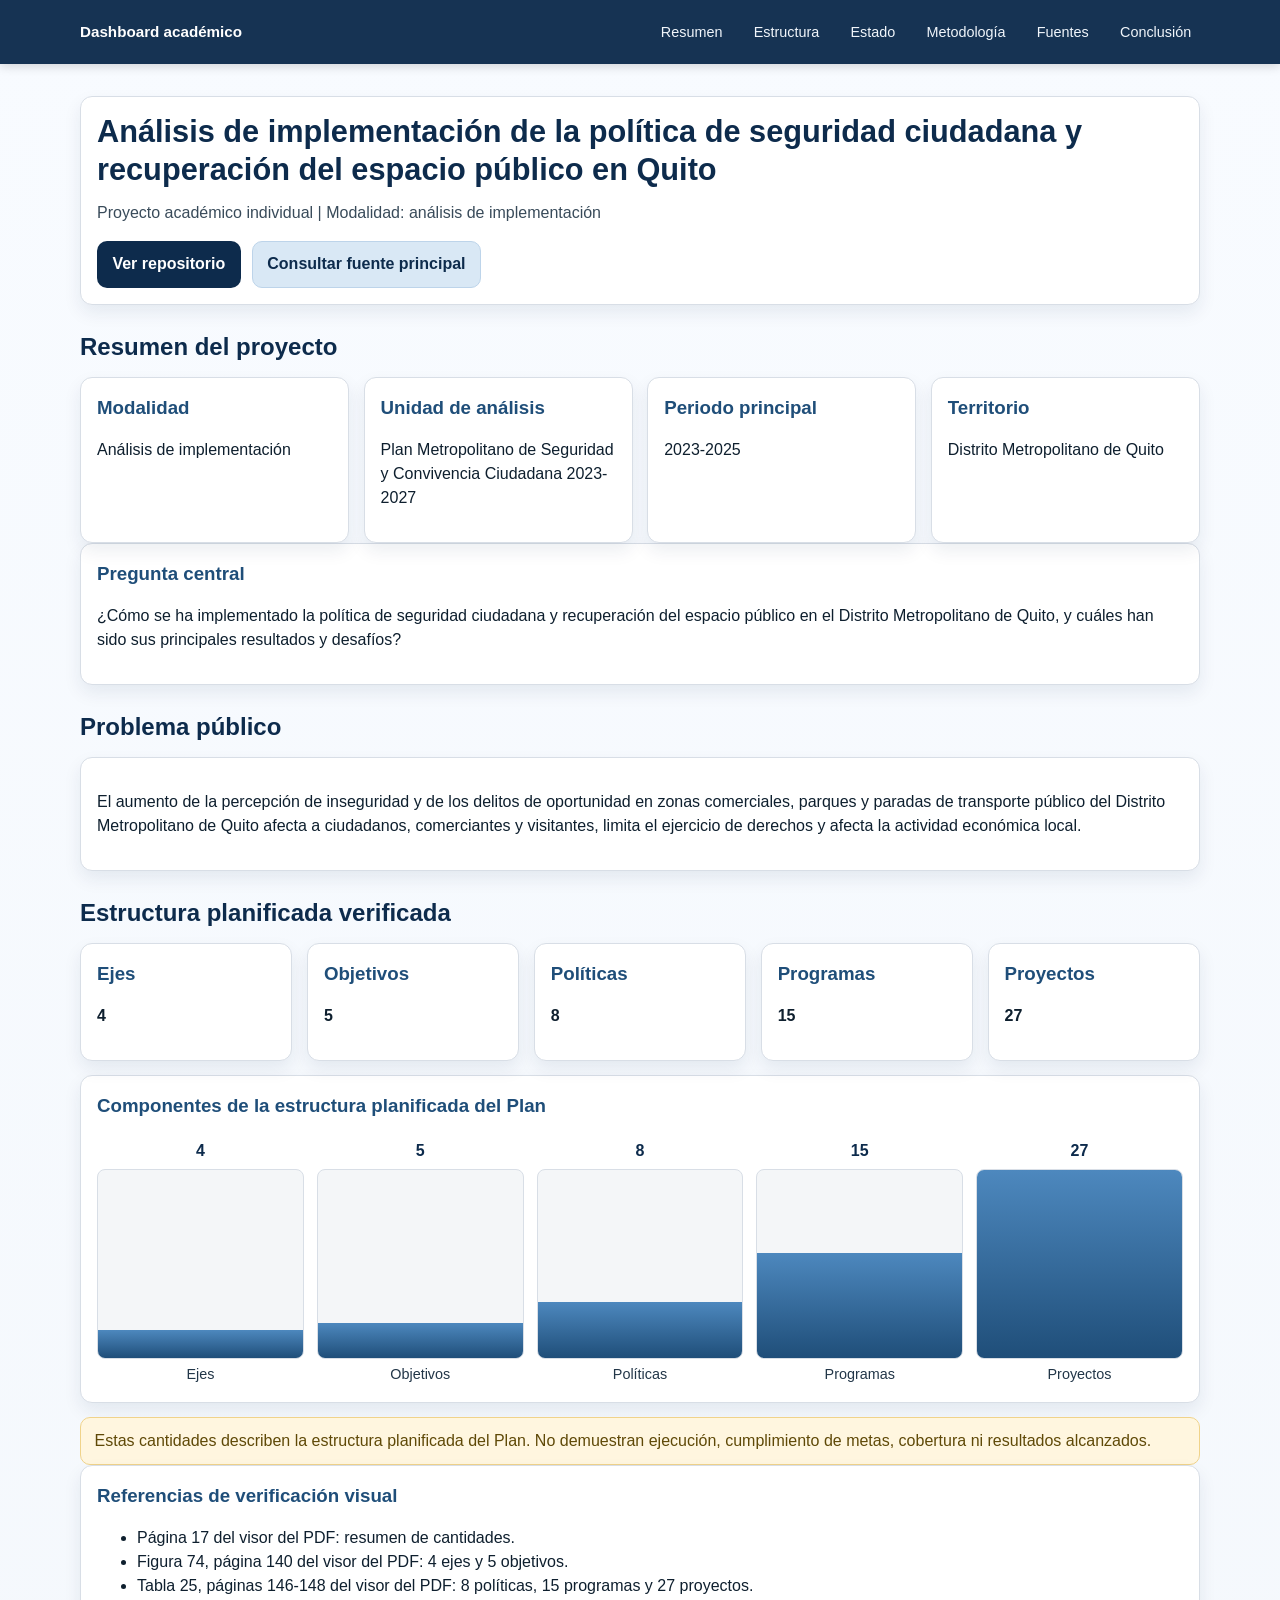
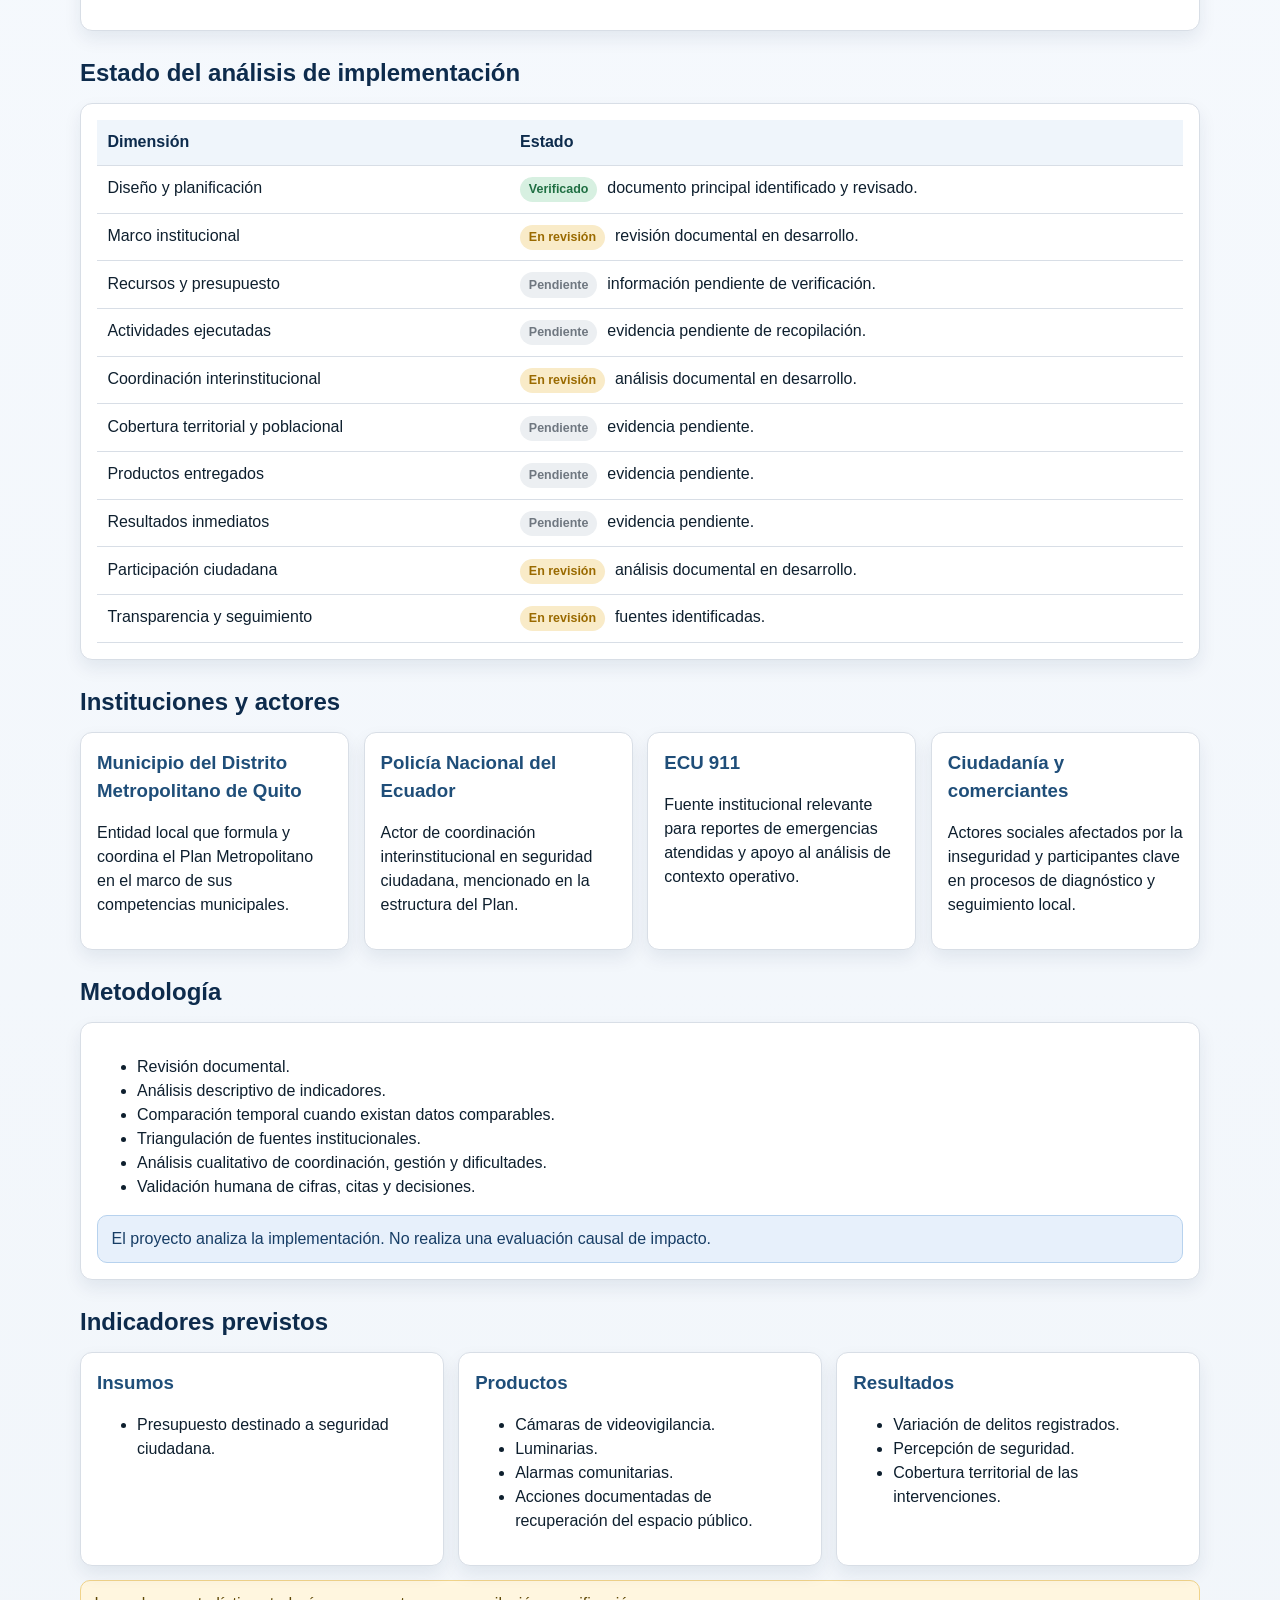
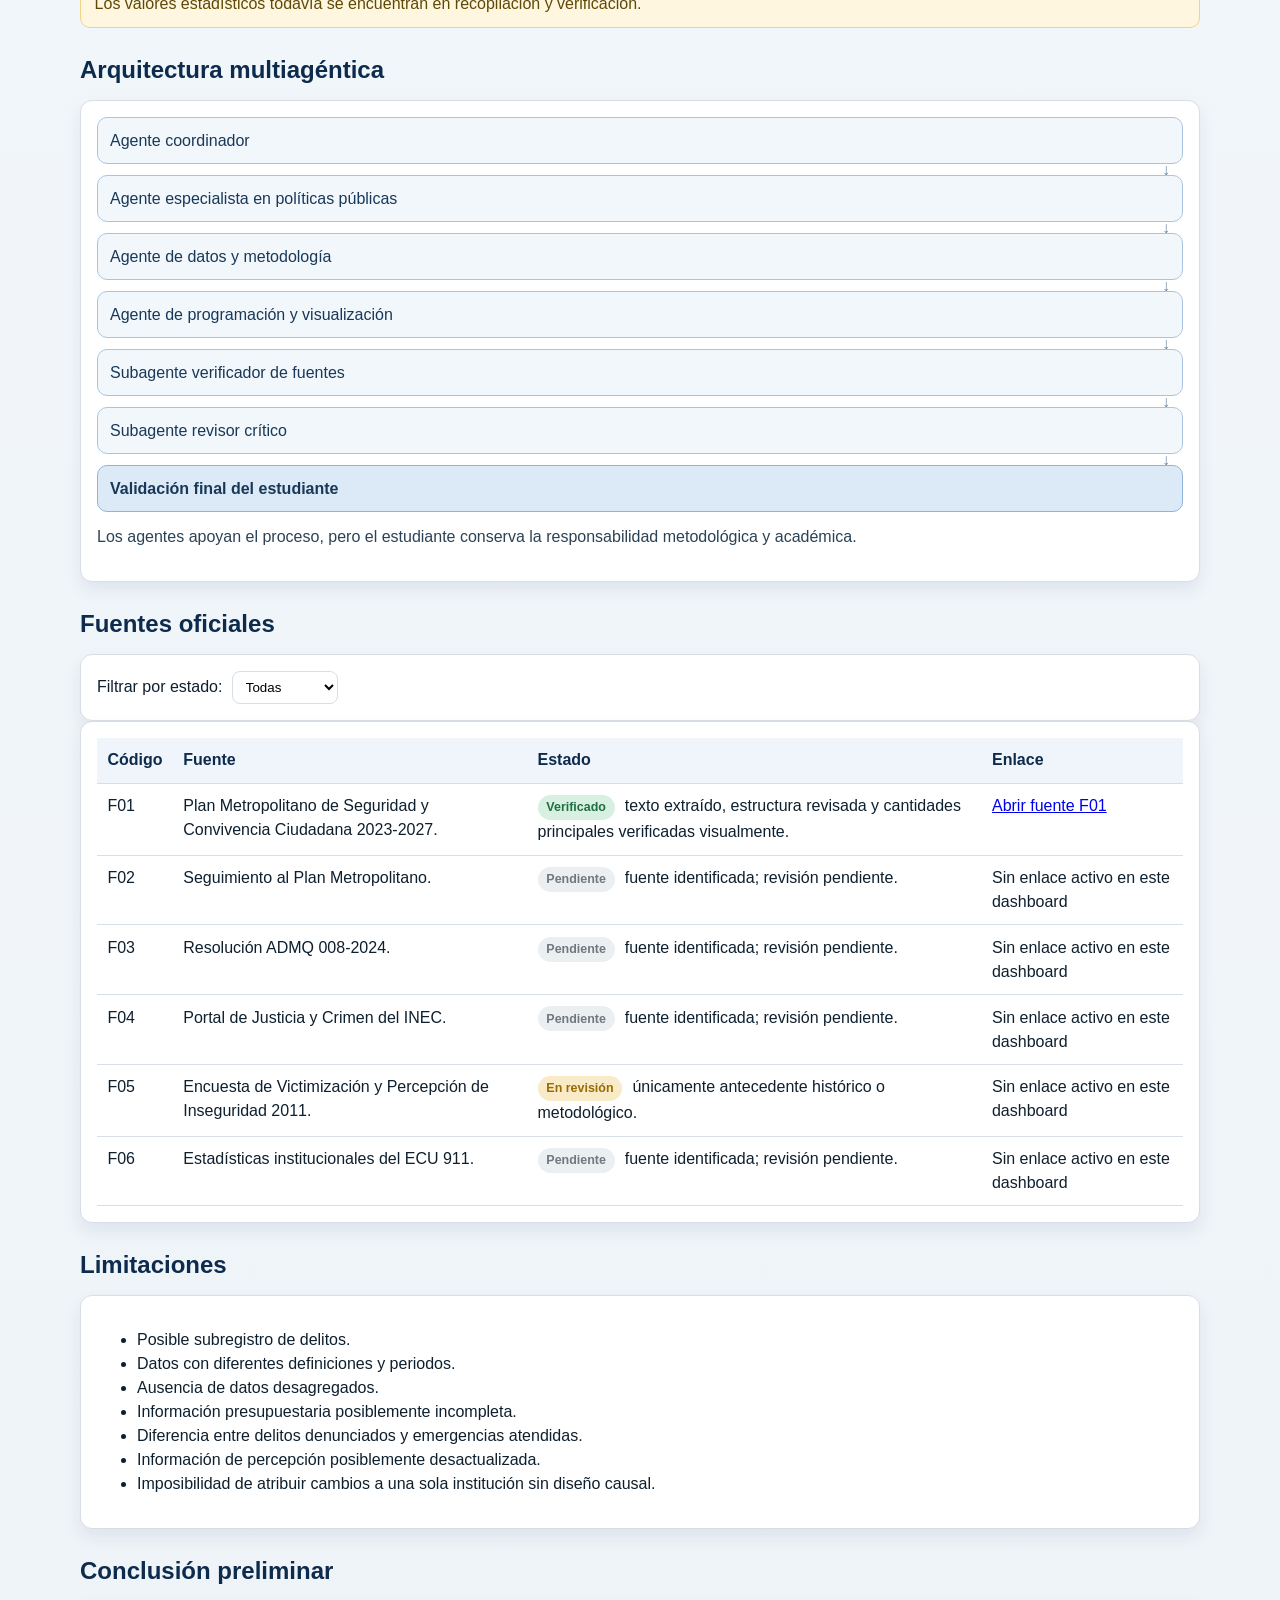
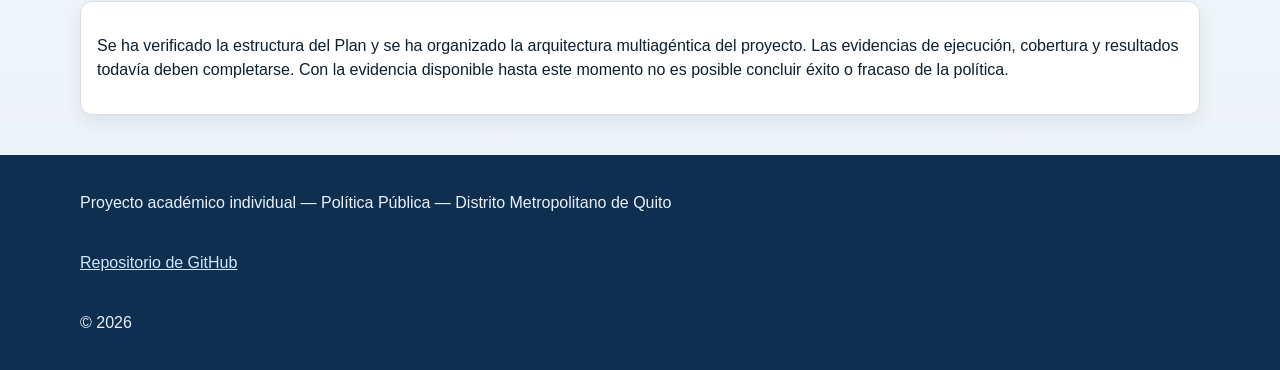
==== dashboard/index.html @ 4c013274 "Dashboard estático funcional para despliegue en Vercel" ====
<!doctype html>
<html lang="es">
<head>
  <meta charset="utf-8" />
  <meta name="viewport" content="width=device-width, initial-scale=1" />
  <title>Análisis de implementación de la política de seguridad ciudadana y recuperación del espacio público en Quito</title>
  <meta name="description" content="Dashboard académico sobre implementación de política pública de seguridad ciudadana y recuperación del espacio público en Quito." />
  <link rel="stylesheet" href="styles.css" />
</head>
<body>
  <a class="skip-link" href="#inicio">Saltar al contenido principal</a>

  <header class="topbar" role="banner">
    <div class="container topbar-inner">
      <strong class="brand">Dashboard académico</strong>
      <nav aria-label="Navegación principal">
        <ul class="nav-links">
          <li><a href="#resumen">Resumen</a></li>
          <li><a href="#estructura">Estructura</a></li>
          <li><a href="#estado">Estado</a></li>
          <li><a href="#metodologia">Metodología</a></li>
          <li><a href="#fuentes">Fuentes</a></li>
          <li><a href="#conclusion">Conclusión</a></li>
        </ul>
      </nav>
    </div>
  </header>

  <main id="inicio" class="container" tabindex="-1">
    <section class="hero card" aria-labelledby="titulo-principal">
      <h1 id="titulo-principal">Análisis de implementación de la política de seguridad ciudadana y recuperación del espacio público en Quito</h1>
      <p class="subtitle">Proyecto académico individual | Modalidad: análisis de implementación</p>
      <div class="hero-actions">
        <a class="btn btn-primary" href="https://github.com/danny19052005/ProyectoFinal_PoliticasPublicas" target="_blank" rel="noopener noreferrer">Ver repositorio</a>
        <a class="btn btn-secondary" href="https://seguridad.quito.gob.ec/wp-content/uploads/2024/12/Plan-Metropolitano-de-Seguridad-Ciudadana-Version-Web.pdf" target="_blank" rel="noopener noreferrer">Consultar fuente principal</a>
      </div>
    </section>

    <section id="resumen" class="section" aria-labelledby="resumen-title">
      <h2 id="resumen-title">Resumen del proyecto</h2>
      <div class="cards-grid four">
        <article class="card stat"><h3>Modalidad</h3><p>Análisis de implementación</p></article>
        <article class="card stat"><h3>Unidad de análisis</h3><p>Plan Metropolitano de Seguridad y Convivencia Ciudadana 2023-2027</p></article>
        <article class="card stat"><h3>Periodo principal</h3><p>2023-2025</p></article>
        <article class="card stat"><h3>Territorio</h3><p>Distrito Metropolitano de Quito</p></article>
      </div>
      <article class="card question">
        <h3>Pregunta central</h3>
        <p>¿Cómo se ha implementado la política de seguridad ciudadana y recuperación del espacio público en el Distrito Metropolitano de Quito, y cuáles han sido sus principales resultados y desafíos?</p>
      </article>
    </section>

    <section id="problema" class="section" aria-labelledby="problema-title">
      <h2 id="problema-title">Problema público</h2>
      <article class="card">
        <p>El aumento de la percepción de inseguridad y de los delitos de oportunidad en zonas comerciales, parques y paradas de transporte público del Distrito Metropolitano de Quito afecta a ciudadanos, comerciantes y visitantes, limita el ejercicio de derechos y afecta la actividad económica local.</p>
      </article>
    </section>

    <section id="estructura" class="section" aria-labelledby="estructura-title">
      <h2 id="estructura-title">Estructura planificada verificada</h2>
      <div class="cards-grid five" id="structure-cards"></div>

      <article class="card chart-card" aria-labelledby="chart-title">
        <h3 id="chart-title">Componentes de la estructura planificada del Plan</h3>
        <div id="bars-chart" class="bars-chart" role="img" aria-label="Barras con ejes, objetivos, políticas, programas y proyectos"></div>
      </article>

      <div class="alert warning" role="note">
        Estas cantidades describen la estructura planificada del Plan. No demuestran ejecución, cumplimiento de metas, cobertura ni resultados alcanzados.
      </div>

      <article class="card refs">
        <h3>Referencias de verificación visual</h3>
        <ul>
          <li>Página 17 del visor del PDF: resumen de cantidades.</li>
          <li>Figura 74, página 140 del visor del PDF: 4 ejes y 5 objetivos.</li>
          <li>Tabla 25, páginas 146-148 del visor del PDF: 8 políticas, 15 programas y 27 proyectos.</li>
        </ul>
      </article>
    </section>

    <section id="estado" class="section" aria-labelledby="estado-title">
      <h2 id="estado-title">Estado del análisis de implementación</h2>
      <div class="table-wrap card">
        <table aria-describedby="estado-title">
          <thead>
            <tr>
              <th>Dimensión</th>
              <th>Estado</th>
            </tr>
          </thead>
          <tbody>
            <tr><td>Diseño y planificación</td><td><span class="tag verified">Verificado</span> documento principal identificado y revisado.</td></tr>
            <tr><td>Marco institucional</td><td><span class="tag review">En revisión</span> revisión documental en desarrollo.</td></tr>
            <tr><td>Recursos y presupuesto</td><td><span class="tag pending">Pendiente</span> información pendiente de verificación.</td></tr>
            <tr><td>Actividades ejecutadas</td><td><span class="tag pending">Pendiente</span> evidencia pendiente de recopilación.</td></tr>
            <tr><td>Coordinación interinstitucional</td><td><span class="tag review">En revisión</span> análisis documental en desarrollo.</td></tr>
            <tr><td>Cobertura territorial y poblacional</td><td><span class="tag pending">Pendiente</span> evidencia pendiente.</td></tr>
            <tr><td>Productos entregados</td><td><span class="tag pending">Pendiente</span> evidencia pendiente.</td></tr>
            <tr><td>Resultados inmediatos</td><td><span class="tag pending">Pendiente</span> evidencia pendiente.</td></tr>
            <tr><td>Participación ciudadana</td><td><span class="tag review">En revisión</span> análisis documental en desarrollo.</td></tr>
            <tr><td>Transparencia y seguimiento</td><td><span class="tag review">En revisión</span> fuentes identificadas.</td></tr>
          </tbody>
        </table>
      </div>
    </section>

    <section id="actores" class="section" aria-labelledby="actores-title">
      <h2 id="actores-title">Instituciones y actores</h2>
      <div class="cards-grid four">
        <article class="card"><h3>Municipio del Distrito Metropolitano de Quito</h3><p>Entidad local que formula y coordina el Plan Metropolitano en el marco de sus competencias municipales.</p></article>
        <article class="card"><h3>Policía Nacional del Ecuador</h3><p>Actor de coordinación interinstitucional en seguridad ciudadana, mencionado en la estructura del Plan.</p></article>
        <article class="card"><h3>ECU 911</h3><p>Fuente institucional relevante para reportes de emergencias atendidas y apoyo al análisis de contexto operativo.</p></article>
        <article class="card"><h3>Ciudadanía y comerciantes</h3><p>Actores sociales afectados por la inseguridad y participantes clave en procesos de diagnóstico y seguimiento local.</p></article>
      </div>
    </section>

    <section id="metodologia" class="section" aria-labelledby="metodologia-title">
      <h2 id="metodologia-title">Metodología</h2>
      <article class="card">
        <ul class="list-check">
          <li>Revisión documental.</li>
          <li>Análisis descriptivo de indicadores.</li>
          <li>Comparación temporal cuando existan datos comparables.</li>
          <li>Triangulación de fuentes institucionales.</li>
          <li>Análisis cualitativo de coordinación, gestión y dificultades.</li>
          <li>Validación humana de cifras, citas y decisiones.</li>
        </ul>
        <div class="alert info">El proyecto analiza la implementación. No realiza una evaluación causal de impacto.</div>
      </article>
    </section>

    <section id="indicadores" class="section" aria-labelledby="indicadores-title">
      <h2 id="indicadores-title">Indicadores previstos</h2>
      <div class="cards-grid three">
        <article class="card">
          <h3>Insumos</h3>
          <ul>
            <li>Presupuesto destinado a seguridad ciudadana.</li>
          </ul>
        </article>
        <article class="card">
          <h3>Productos</h3>
          <ul>
            <li>Cámaras de videovigilancia.</li>
            <li>Luminarias.</li>
            <li>Alarmas comunitarias.</li>
            <li>Acciones documentadas de recuperación del espacio público.</li>
          </ul>
        </article>
        <article class="card">
          <h3>Resultados</h3>
          <ul>
            <li>Variación de delitos registrados.</li>
            <li>Percepción de seguridad.</li>
            <li>Cobertura territorial de las intervenciones.</li>
          </ul>
        </article>
      </div>
      <div class="alert warning">Los valores estadísticos todavía se encuentran en recopilación y verificación.</div>
    </section>

    <section id="arquitectura" class="section" aria-labelledby="arquitectura-title">
      <h2 id="arquitectura-title">Arquitectura multiagéntica</h2>
      <article class="card">
        <div class="agent-flow" aria-label="Diagrama de flujo de arquitectura multiagéntica">
          <div class="agent">Agente coordinador</div>
          <div class="agent">Agente especialista en políticas públicas</div>
          <div class="agent">Agente de datos y metodología</div>
          <div class="agent">Agente de programación y visualización</div>
          <div class="agent">Subagente verificador de fuentes</div>
          <div class="agent">Subagente revisor crítico</div>
          <div class="agent final">Validación final del estudiante</div>
        </div>
        <p class="note">Los agentes apoyan el proceso, pero el estudiante conserva la responsabilidad metodológica y académica.</p>
      </article>
    </section>

    <section id="fuentes" class="section" aria-labelledby="fuentes-title">
      <h2 id="fuentes-title">Fuentes oficiales</h2>
      <div class="card filter-row">
        <label for="state-filter">Filtrar por estado:</label>
        <select id="state-filter" aria-controls="sources-table">
          <option value="all">Todas</option>
          <option value="verificado">Verificado</option>
          <option value="en revisión">En revisión</option>
          <option value="pendiente">Pendiente</option>
        </select>
      </div>
      <div class="table-wrap card">
        <table id="sources-table">
          <thead>
            <tr>
              <th>Código</th>
              <th>Fuente</th>
              <th>Estado</th>
              <th>Enlace</th>
            </tr>
          </thead>
          <tbody>
            <tr data-state="verificado">
              <td>F01</td>
              <td>Plan Metropolitano de Seguridad y Convivencia Ciudadana 2023-2027.</td>
              <td><span class="tag verified">Verificado</span> texto extraído, estructura revisada y cantidades principales verificadas visualmente.</td>
              <td><a href="https://seguridad.quito.gob.ec/wp-content/uploads/2024/12/Plan-Metropolitano-de-Seguridad-Ciudadana-Version-Web.pdf" target="_blank" rel="noopener noreferrer">Abrir fuente F01</a></td>
            </tr>
            <tr data-state="pendiente">
              <td>F02</td>
              <td>Seguimiento al Plan Metropolitano.</td>
              <td><span class="tag pending">Pendiente</span> fuente identificada; revisión pendiente.</td>
              <td>Sin enlace activo en este dashboard</td>
            </tr>
            <tr data-state="pendiente">
              <td>F03</td>
              <td>Resolución ADMQ 008-2024.</td>
              <td><span class="tag pending">Pendiente</span> fuente identificada; revisión pendiente.</td>
              <td>Sin enlace activo en este dashboard</td>
            </tr>
            <tr data-state="pendiente">
              <td>F04</td>
              <td>Portal de Justicia y Crimen del INEC.</td>
              <td><span class="tag pending">Pendiente</span> fuente identificada; revisión pendiente.</td>
              <td>Sin enlace activo en este dashboard</td>
            </tr>
            <tr data-state="en revisión">
              <td>F05</td>
              <td>Encuesta de Victimización y Percepción de Inseguridad 2011.</td>
              <td><span class="tag review">En revisión</span> únicamente antecedente histórico o metodológico.</td>
              <td>Sin enlace activo en este dashboard</td>
            </tr>
            <tr data-state="pendiente">
              <td>F06</td>
              <td>Estadísticas institucionales del ECU 911.</td>
              <td><span class="tag pending">Pendiente</span> fuente identificada; revisión pendiente.</td>
              <td>Sin enlace activo en este dashboard</td>
            </tr>
          </tbody>
        </table>
      </div>
    </section>

    <section id="limitaciones" class="section" aria-labelledby="limitaciones-title">
      <h2 id="limitaciones-title">Limitaciones</h2>
      <article class="card">
        <ul>
          <li>Posible subregistro de delitos.</li>
          <li>Datos con diferentes definiciones y periodos.</li>
          <li>Ausencia de datos desagregados.</li>
          <li>Información presupuestaria posiblemente incompleta.</li>
          <li>Diferencia entre delitos denunciados y emergencias atendidas.</li>
          <li>Información de percepción posiblemente desactualizada.</li>
          <li>Imposibilidad de atribuir cambios a una sola institución sin diseño causal.</li>
        </ul>
      </article>
    </section>

    <section id="conclusion" class="section" aria-labelledby="conclusion-title">
      <h2 id="conclusion-title">Conclusión preliminar</h2>
      <article class="card">
        <p>Se ha verificado la estructura del Plan y se ha organizado la arquitectura multiagéntica del proyecto. Las evidencias de ejecución, cobertura y resultados todavía deben completarse. Con la evidencia disponible hasta este momento no es posible concluir éxito o fracaso de la política.</p>
      </article>
    </section>
  </main>

  <footer class="footer">
    <div class="container footer-inner">
      <p>Proyecto académico individual — Política Pública — Distrito Metropolitano de Quito</p>
      <p><a href="https://github.com/danny19052005/ProyectoFinal_PoliticasPublicas" target="_blank" rel="noopener noreferrer">Repositorio de GitHub</a></p>
      <p>&copy; <span id="current-year"></span></p>
    </div>
  </footer>

  <script src="script.js"></script>
</body>
</html>
---- dashboard/styles.css ----
:root {
  --blue-dark: #0d2b4c;
  --blue-mid: #1f4e79;
  --blue-light: #d9e8f5;
  --white: #ffffff;
  --gray-100: #f4f6f8;
  --gray-300: #d8dee6;
  --gray-700: #394b5a;
  --ok: #1f6f43;
  --review: #9a6a00;
  --pending: #6f7780;
  --shadow: 0 8px 18px rgba(13, 43, 76, 0.08);
  --radius: 12px;
}

* {
  box-sizing: border-box;
}

html {
  scroll-behavior: smooth;
}

body {
  margin: 0;
  font-family: "Segoe UI", Tahoma, Geneva, Verdana, sans-serif;
  color: #0e1f2e;
  background: linear-gradient(180deg, #f8fbff 0%, #eef3f8 100%);
  line-height: 1.5;
}

.container {
  width: min(1120px, 92%);
  margin: 0 auto;
}

.skip-link {
  position: absolute;
  left: -9999px;
  top: auto;
}

.skip-link:focus {
  left: 1rem;
  top: 1rem;
  z-index: 2000;
  background: var(--white);
  color: var(--blue-dark);
  padding: 0.5rem 0.75rem;
  border-radius: 8px;
}

.topbar {
  position: sticky;
  top: 0;
  z-index: 1000;
  background: rgba(13, 43, 76, 0.96);
  backdrop-filter: blur(6px);
  box-shadow: 0 2px 10px rgba(0, 0, 0, 0.16);
}

.topbar-inner {
  display: flex;
  align-items: center;
  justify-content: space-between;
  gap: 1rem;
  min-height: 64px;
}

.brand {
  color: var(--white);
  font-size: 0.95rem;
}

.nav-links {
  margin: 0;
  padding: 0;
  list-style: none;
  display: flex;
  gap: 0.85rem;
  flex-wrap: wrap;
}

.nav-links a {
  color: #f1f6fb;
  text-decoration: none;
  font-size: 0.9rem;
  padding: 0.35rem 0.55rem;
  border-radius: 6px;
}

.nav-links a:hover,
.nav-links a:focus-visible {
  background: rgba(255, 255, 255, 0.16);
}

main {
  padding: 1.5rem 0 2.5rem;
}

.section {
  margin-top: 1.5rem;
}

.section h2 {
  margin: 0 0 0.75rem;
  color: var(--blue-dark);
}

.card {
  background: var(--white);
  border: 1px solid var(--gray-300);
  border-radius: var(--radius);
  box-shadow: var(--shadow);
  padding: 1rem;
}

.hero {
  margin-top: 0.5rem;
  animation: fade-up 0.5s ease both;
}

.hero h1 {
  margin: 0;
  color: var(--blue-dark);
  line-height: 1.25;
  font-size: clamp(1.2rem, 2.4vw, 2rem);
}

.subtitle {
  margin: 0.7rem 0 1rem;
  color: var(--gray-700);
}

.hero-actions {
  display: flex;
  flex-wrap: wrap;
  gap: 0.7rem;
}

.btn {
  display: inline-block;
  padding: 0.65rem 0.9rem;
  border-radius: 10px;
  text-decoration: none;
  font-weight: 600;
  border: 1px solid transparent;
}

.btn-primary {
  background: var(--blue-dark);
  color: var(--white);
}

.btn-secondary {
  background: var(--blue-light);
  color: var(--blue-dark);
  border-color: #bdd4ea;
}

.btn:hover,
.btn:focus-visible {
  transform: translateY(-1px);
}

.cards-grid {
  display: grid;
  gap: 0.9rem;
}

.cards-grid.four {
  grid-template-columns: repeat(auto-fit, minmax(220px, 1fr));
}

.cards-grid.five {
  grid-template-columns: repeat(auto-fit, minmax(170px, 1fr));
}

.cards-grid.three {
  grid-template-columns: repeat(auto-fit, minmax(250px, 1fr));
}

.stat h3,
.question h3,
.refs h3,
.card h3 {
  margin: 0 0 0.35rem;
  color: var(--blue-mid);
}

.chart-card {
  margin-top: 0.9rem;
}

.bars-chart {
  display: grid;
  grid-template-columns: repeat(auto-fit, minmax(120px, 1fr));
  align-items: end;
  gap: 0.8rem;
  min-height: 260px;
  padding-top: 0.5rem;
}

.bar-item {
  display: flex;
  flex-direction: column;
  align-items: center;
  gap: 0.35rem;
}

.bar-value {
  font-weight: 700;
  color: var(--blue-dark);
}

.bar-track {
  height: 190px;
  width: 100%;
  display: flex;
  align-items: flex-end;
  background: var(--gray-100);
  border: 1px solid var(--gray-300);
  border-radius: 8px;
  overflow: hidden;
}

.bar-fill {
  width: 100%;
  background: linear-gradient(180deg, #4d88be 0%, #1f4e79 100%);
  transition: height 0.75s ease;
}

.bar-label {
  text-align: center;
  font-size: 0.9rem;
  color: #223648;
}

.table-wrap {
  overflow-x: auto;
}

table {
  width: 100%;
  border-collapse: collapse;
}

th,
td {
  padding: 0.65rem;
  border-bottom: 1px solid var(--gray-300);
  text-align: left;
  vertical-align: top;
}

th {
  background: #eff5fb;
  color: var(--blue-dark);
}

.tag {
  display: inline-block;
  border-radius: 999px;
  padding: 0.2rem 0.55rem;
  font-size: 0.78rem;
  font-weight: 700;
  margin-right: 0.35rem;
}

.tag.verified {
  background: #d7f0e1;
  color: var(--ok);
}

.tag.review {
  background: #f9ebc8;
  color: var(--review);
}

.tag.pending {
  background: #eceff2;
  color: var(--pending);
}

.alert {
  margin-top: 0.85rem;
  border-radius: 10px;
  padding: 0.7rem 0.85rem;
  border: 1px solid;
}

.alert.warning {
  background: #fff6df;
  border-color: #f0d38a;
  color: #5f4907;
}

.alert.info {
  background: #e7f0fb;
  border-color: #b7d2ee;
  color: #173d65;
}

.agent-flow {
  display: grid;
  gap: 0.7rem;
}

.agent {
  border: 1px solid #aac4df;
  background: #f2f7fc;
  color: #183858;
  border-radius: 10px;
  padding: 0.65rem 0.75rem;
  position: relative;
}

.agent:not(.final)::after {
  content: "↓";
  position: absolute;
  right: 0.75rem;
  bottom: -1.2rem;
  color: #6e879e;
  font-weight: 700;
}

.agent.final {
  background: #dceaf8;
  border-color: #8fb4da;
  font-weight: 700;
}

.note {
  margin-top: 0.8rem;
  color: #2a4257;
}

.filter-row {
  display: flex;
  align-items: center;
  gap: 0.6rem;
}

select {
  padding: 0.45rem 0.55rem;
  border-radius: 8px;
  border: 1px solid var(--gray-300);
  background: #fff;
}

.footer {
  background: #0f2f51;
  color: #e8f1fb;
  padding: 1.2rem 0;
}

.footer-inner {
  display: grid;
  gap: 0.25rem;
}

.footer a {
  color: #d0e7ff;
}

@keyframes fade-up {
  from {
    opacity: 0;
    transform: translateY(8px);
  }
  to {
    opacity: 1;
    transform: translateY(0);
  }
}

@media (max-width: 760px) {
  .topbar-inner {
    align-items: flex-start;
    padding: 0.65rem 0;
    flex-direction: column;
  }

  .nav-links {
    gap: 0.4rem;
  }

  .bars-chart {
    min-height: 220px;
  }

  .bar-track {
    height: 150px;
  }
}
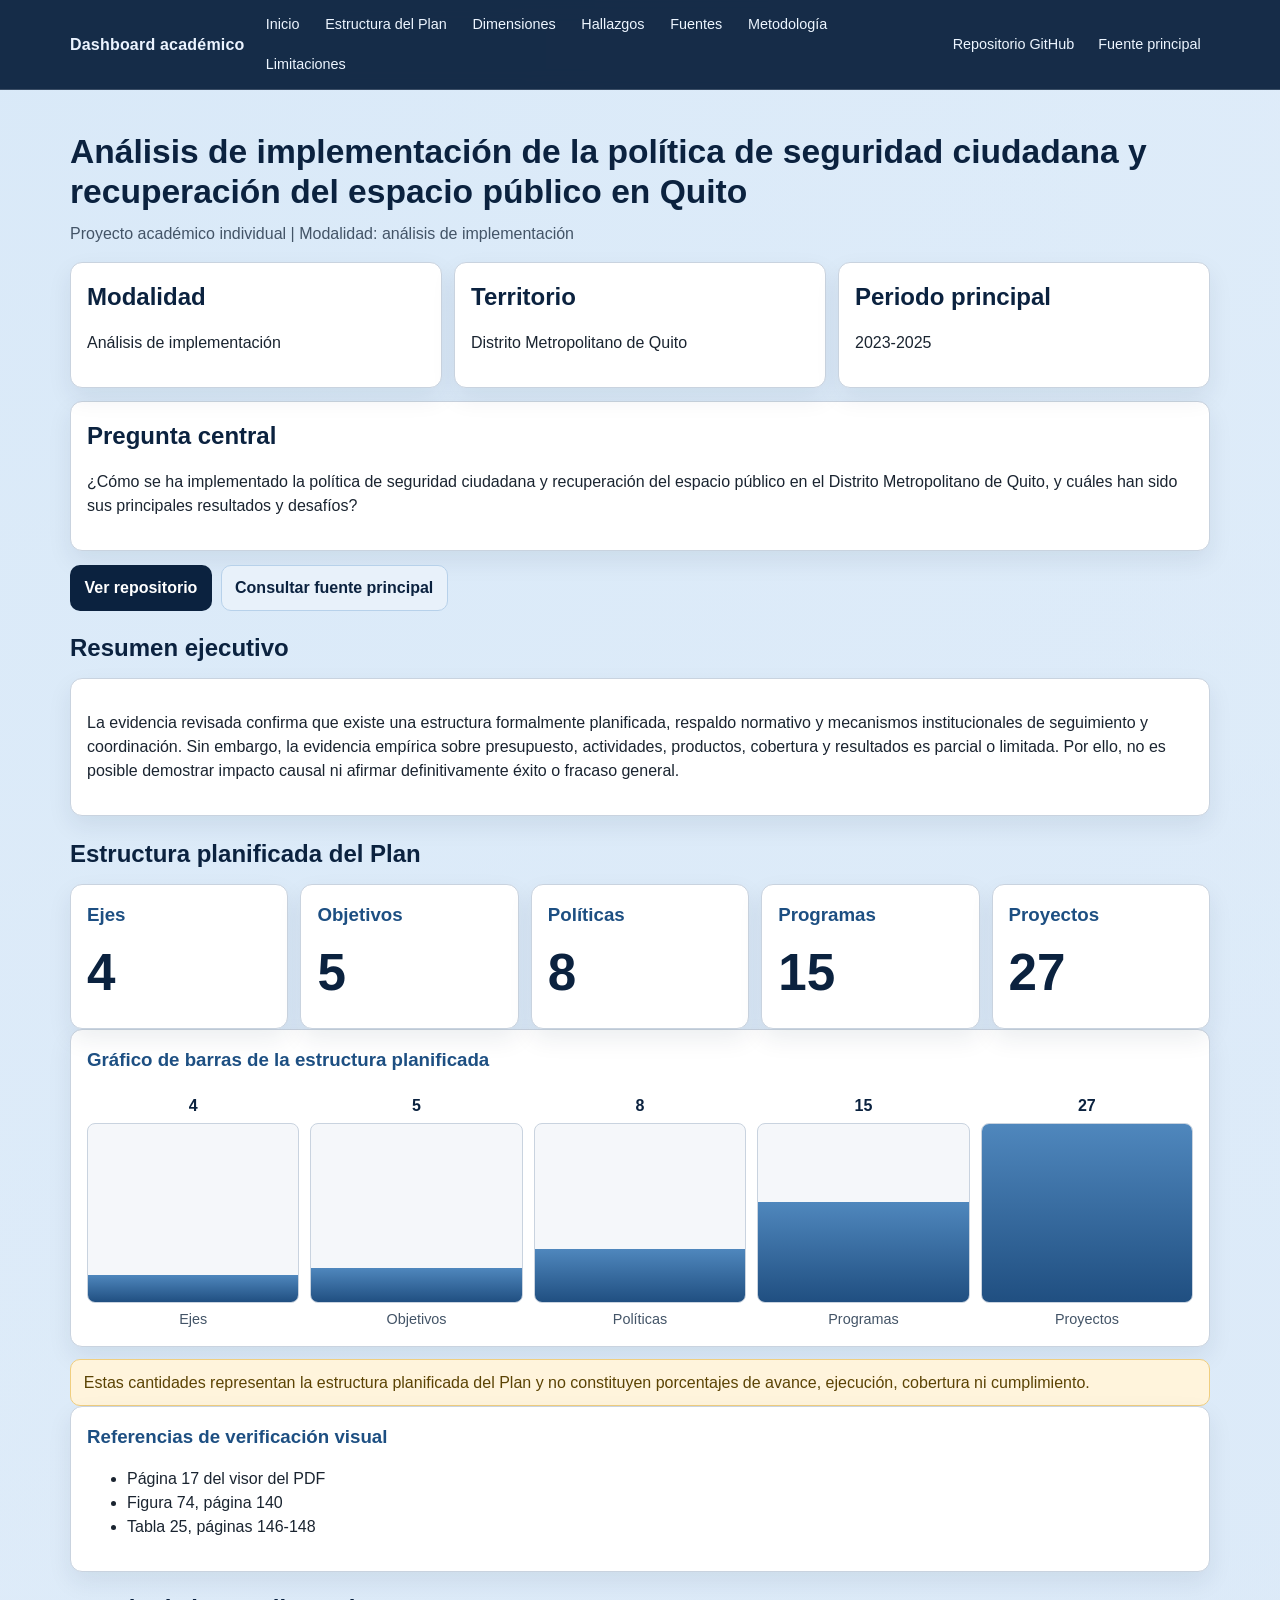
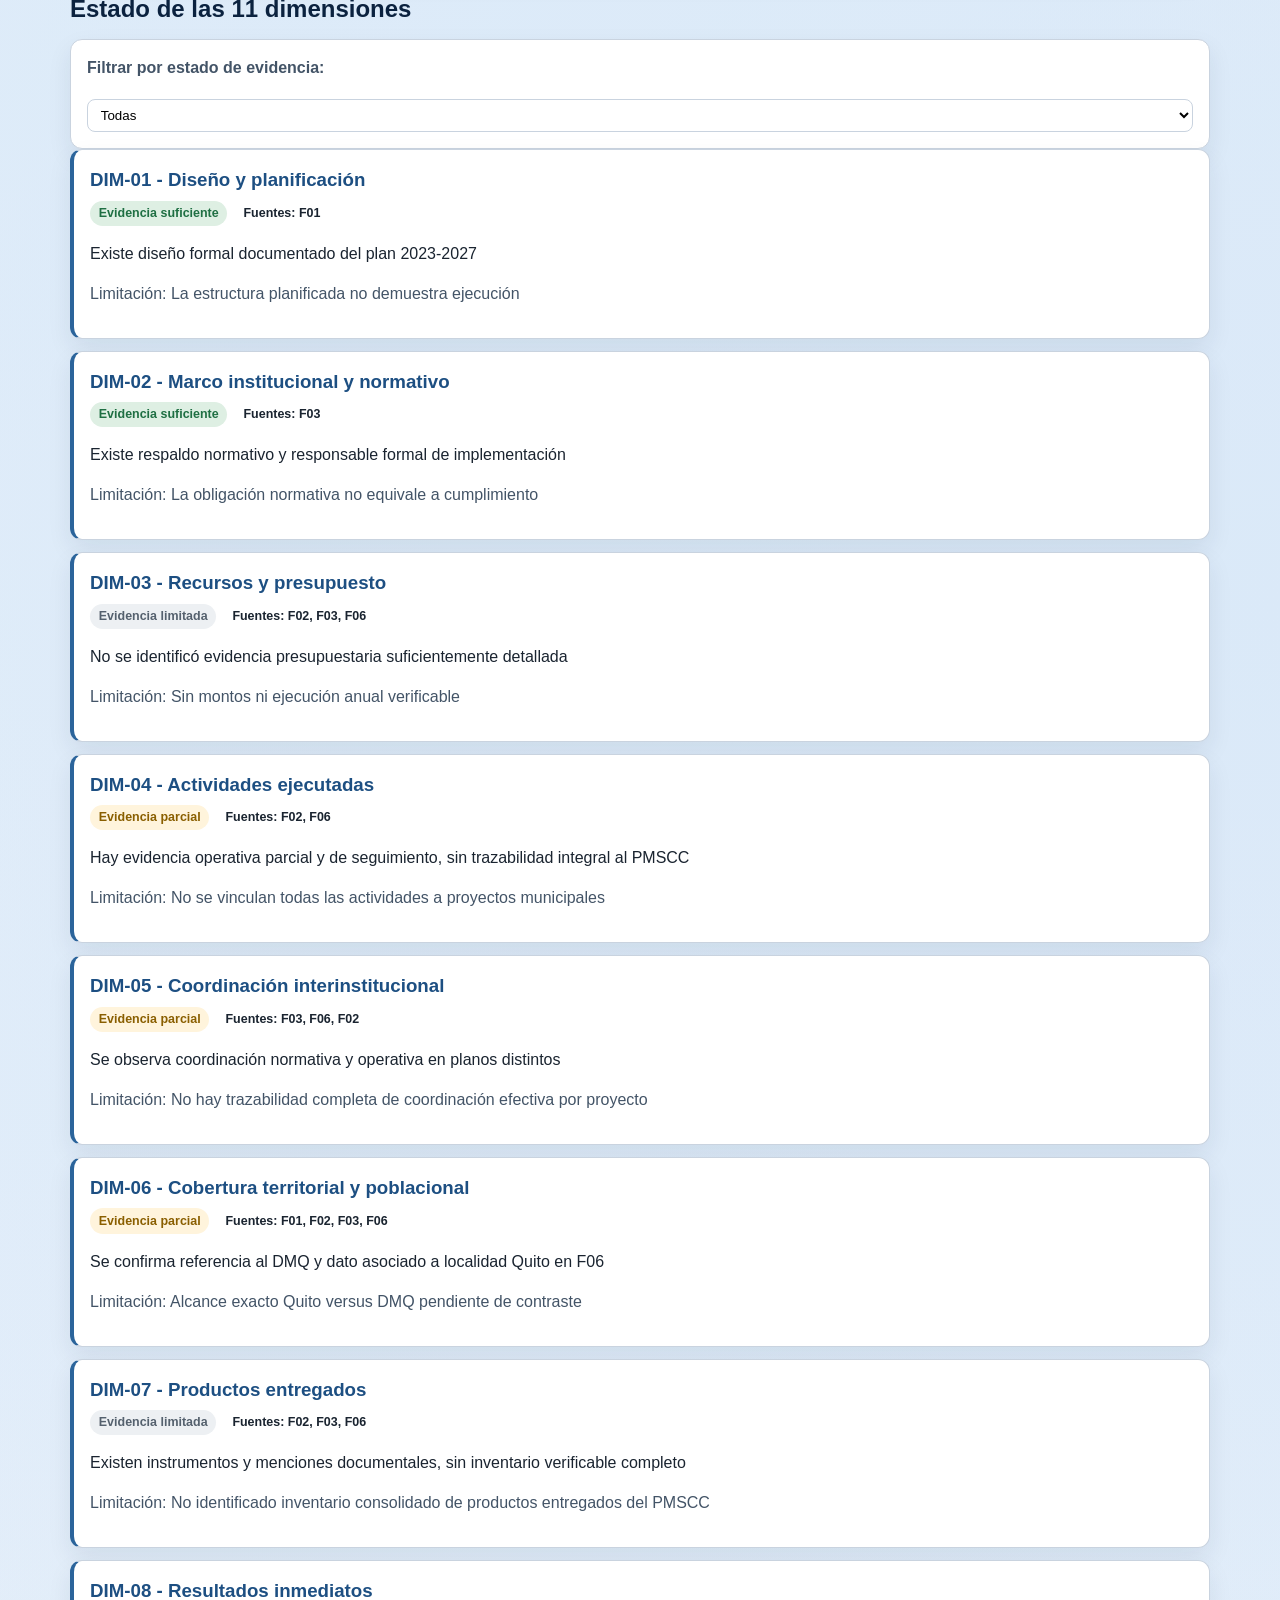
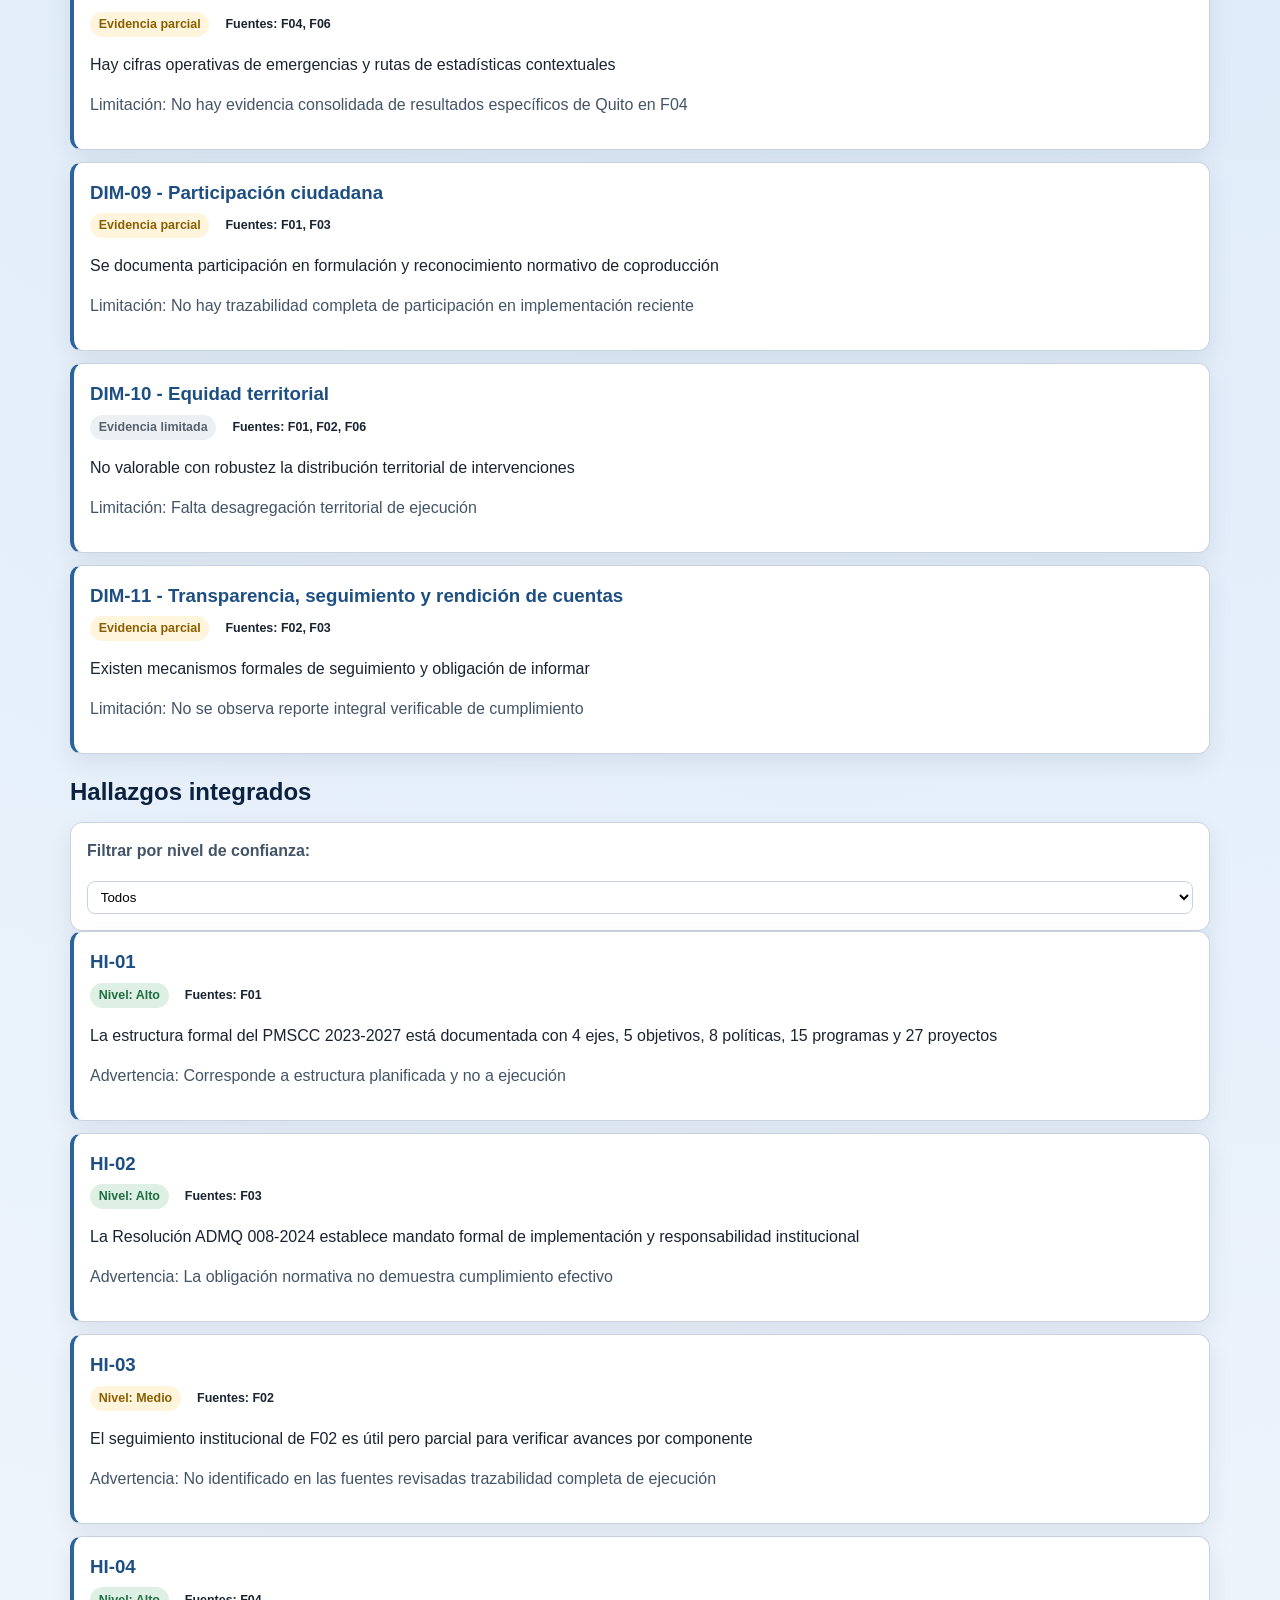
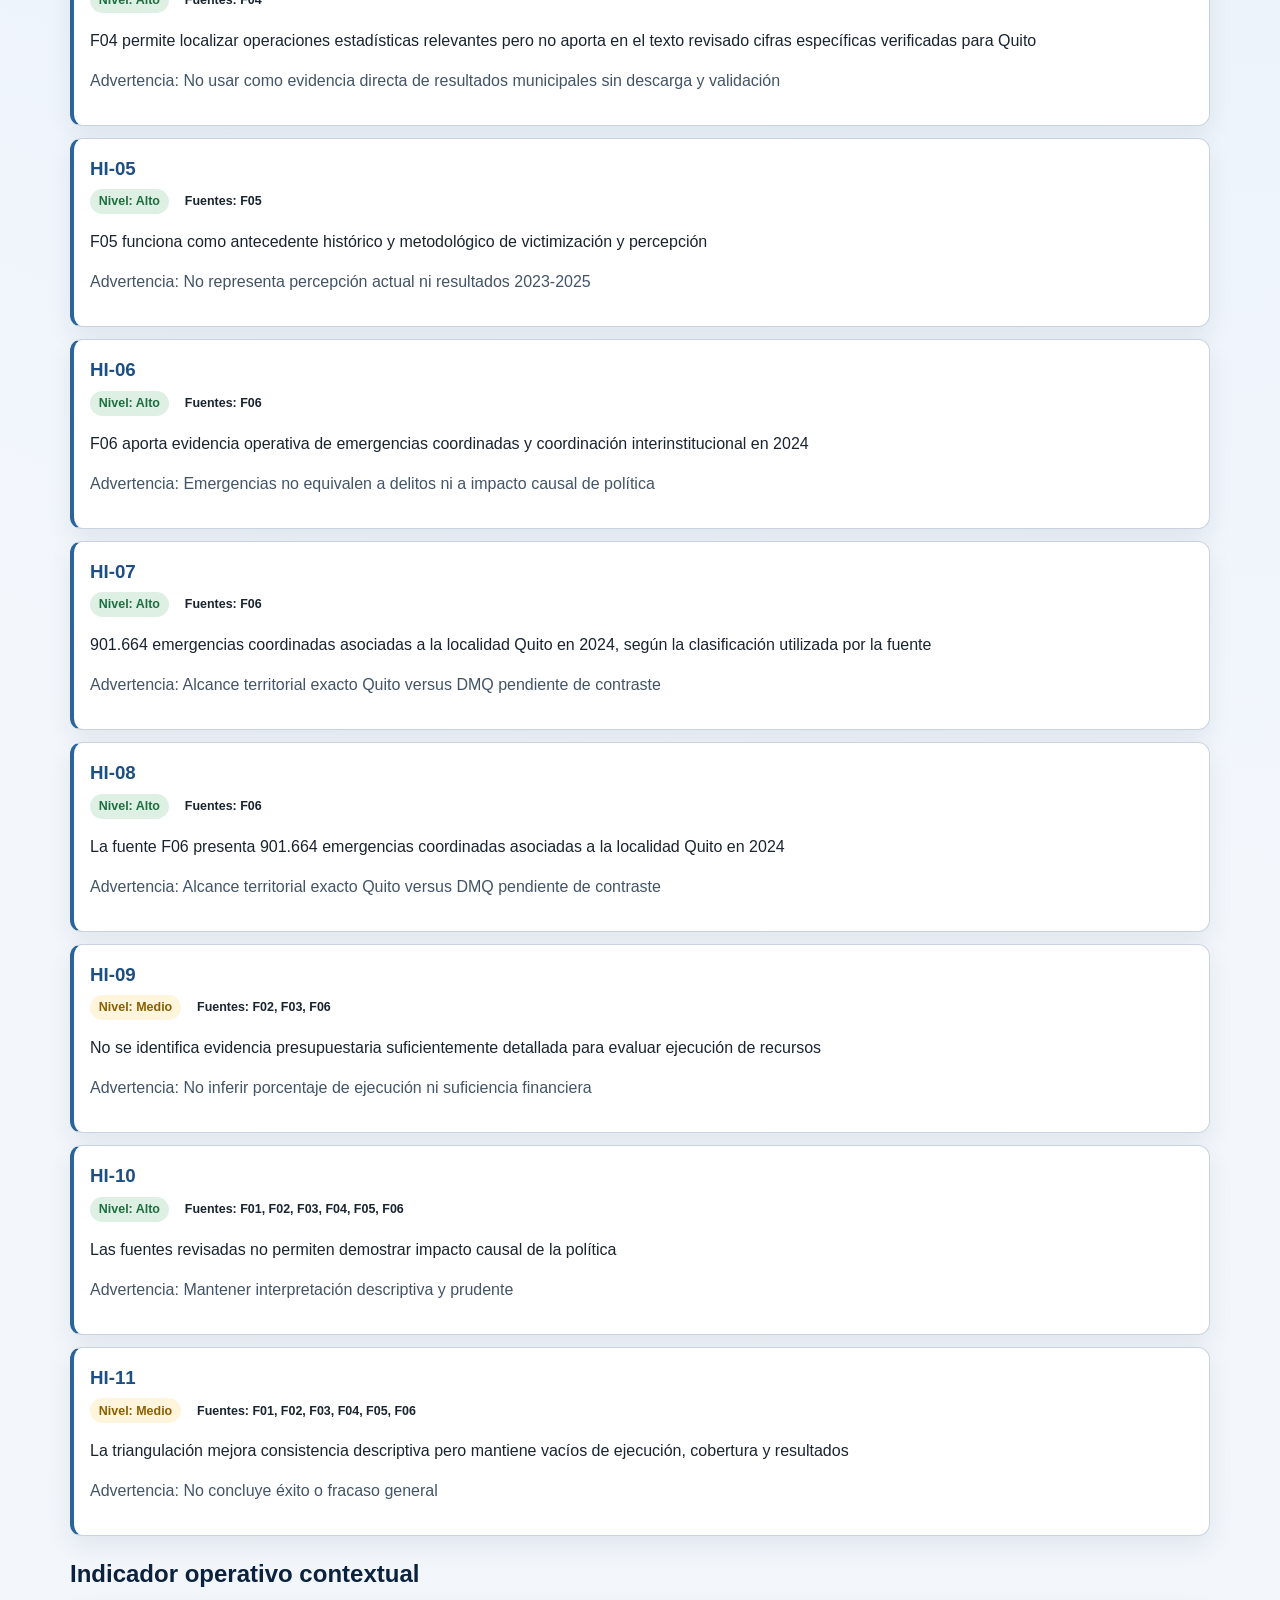
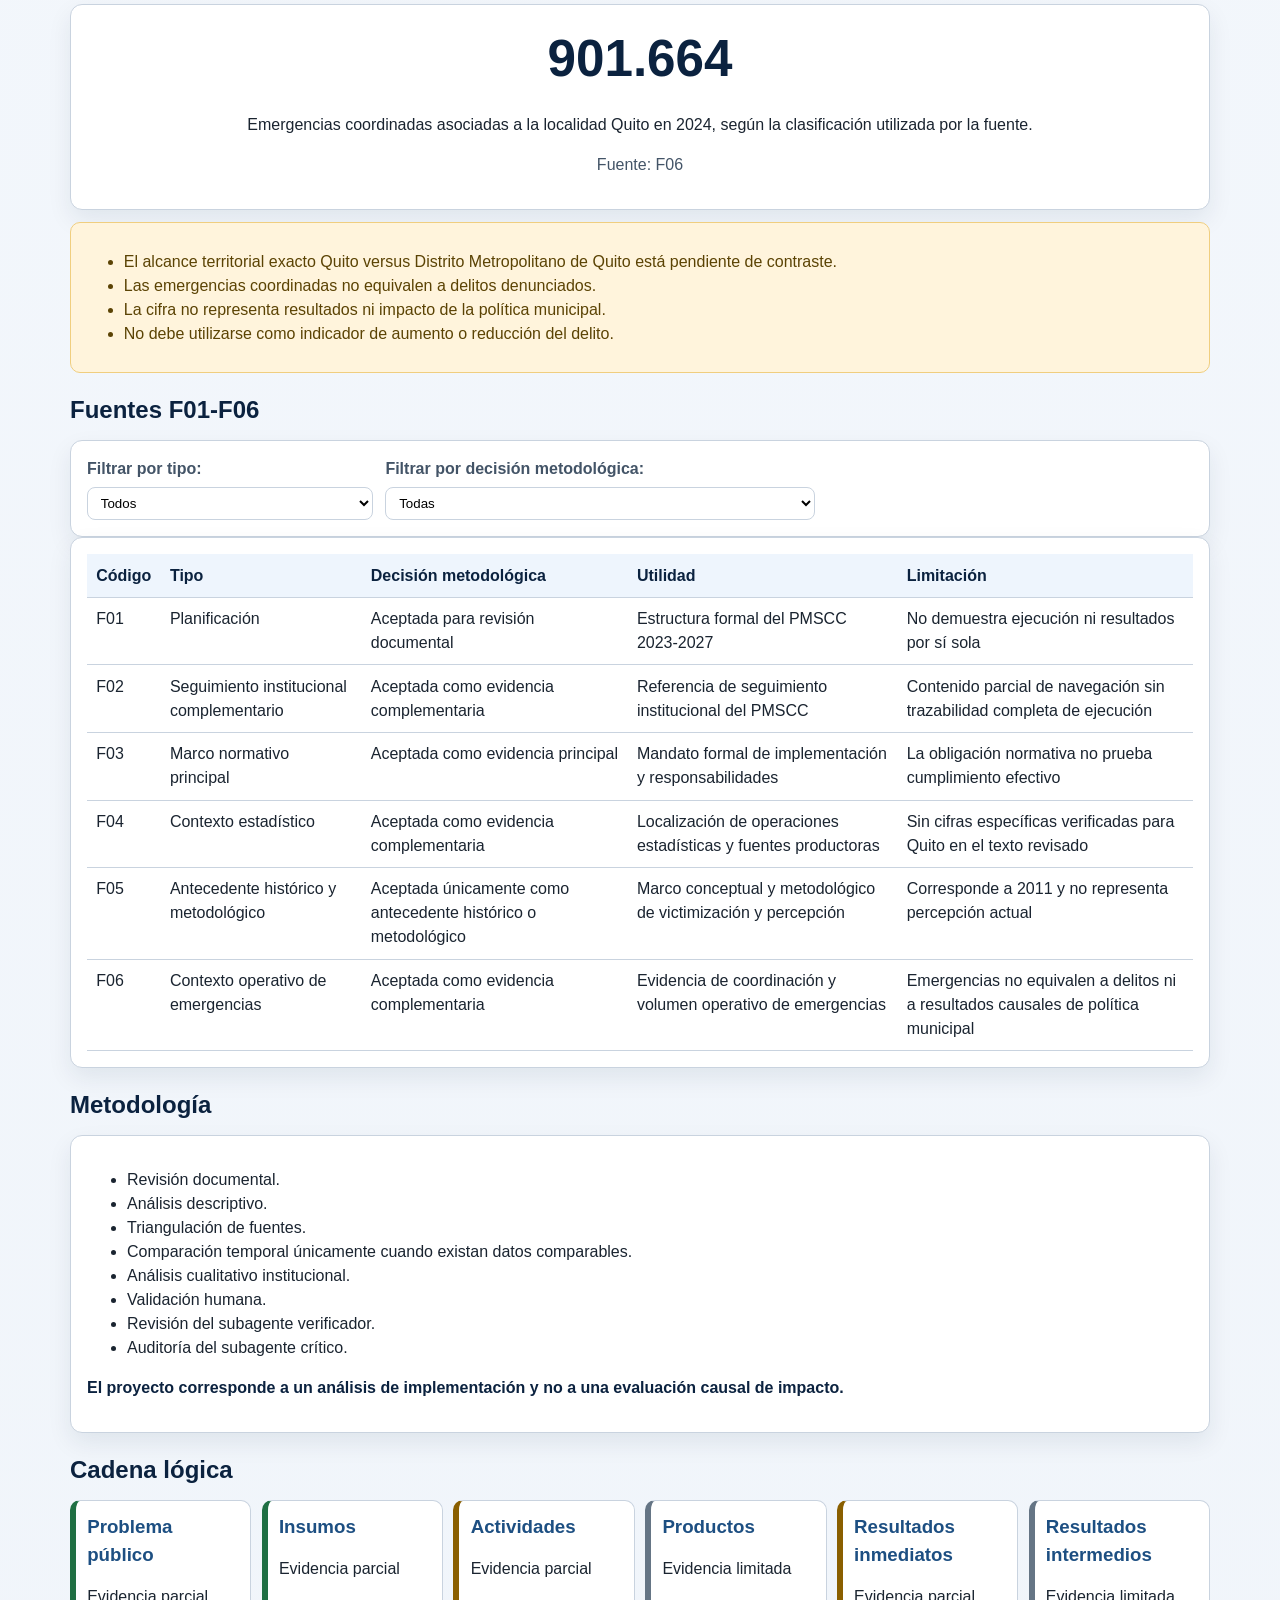
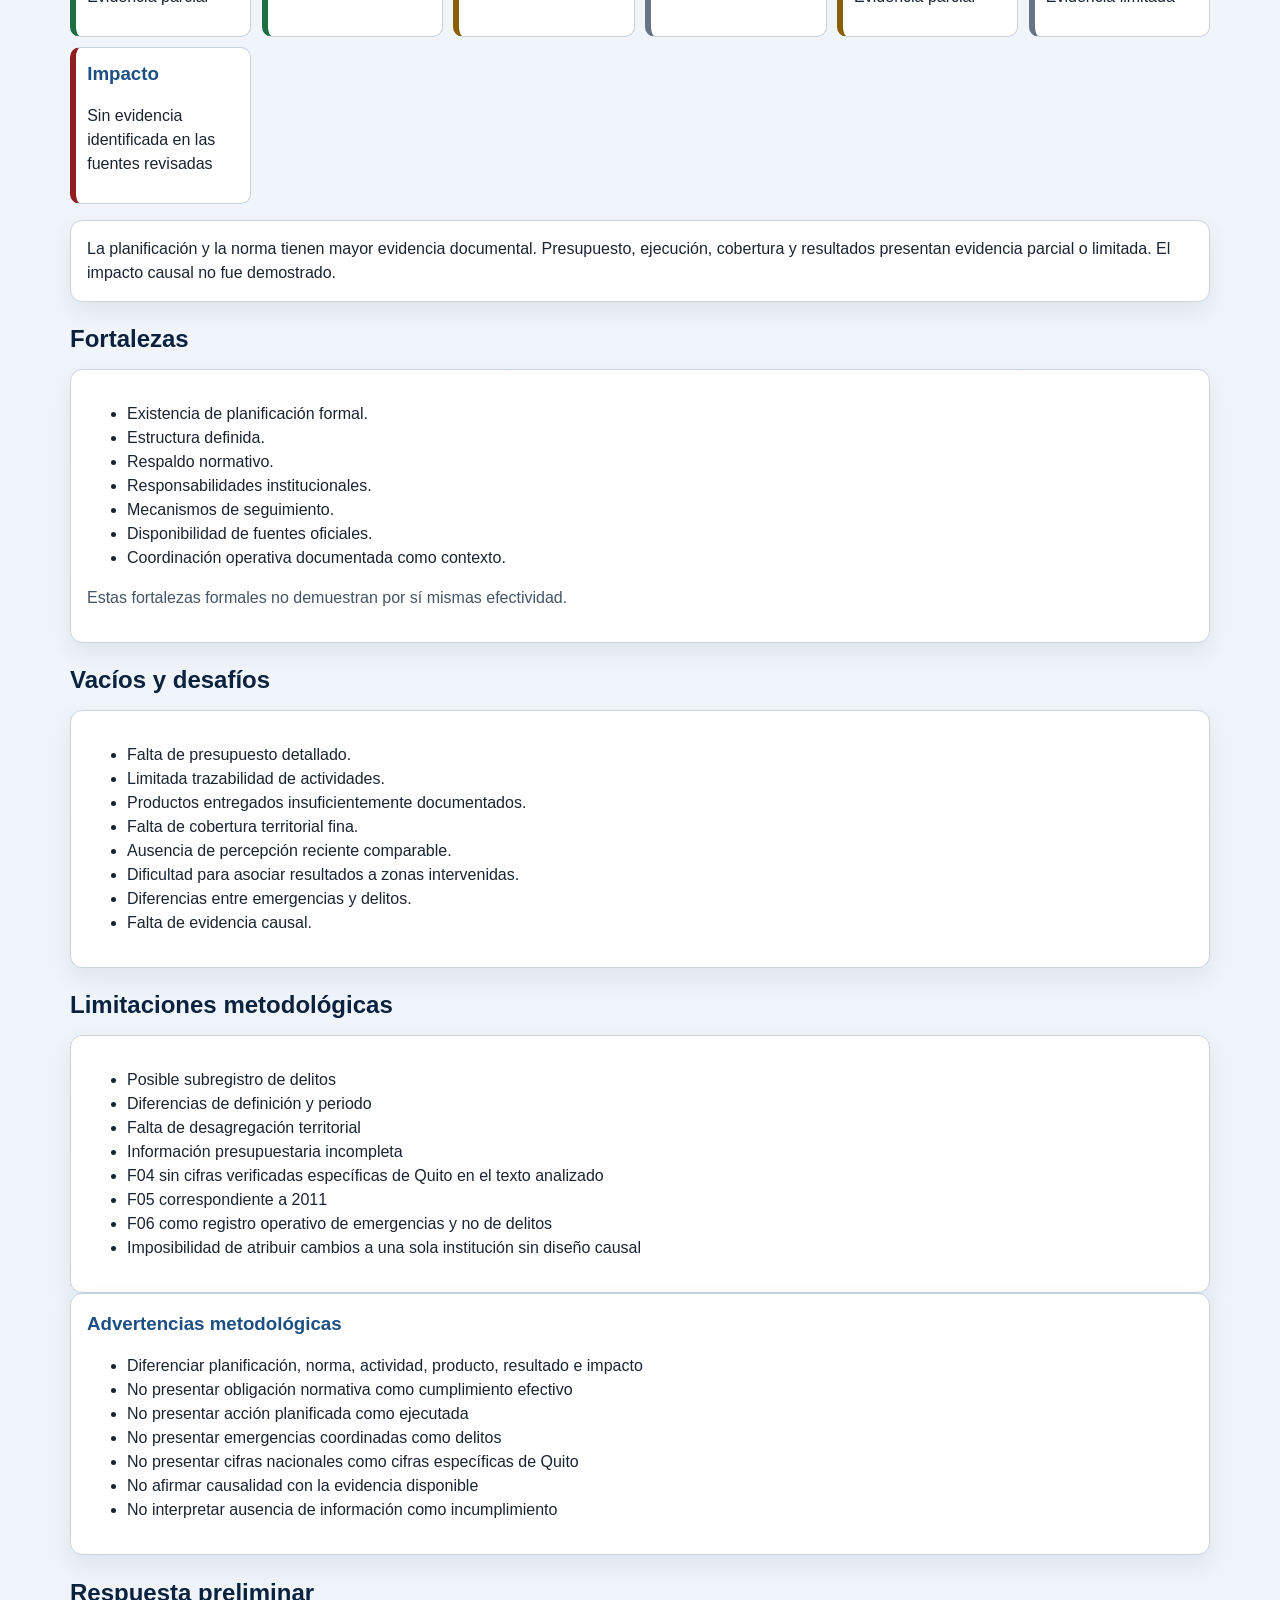
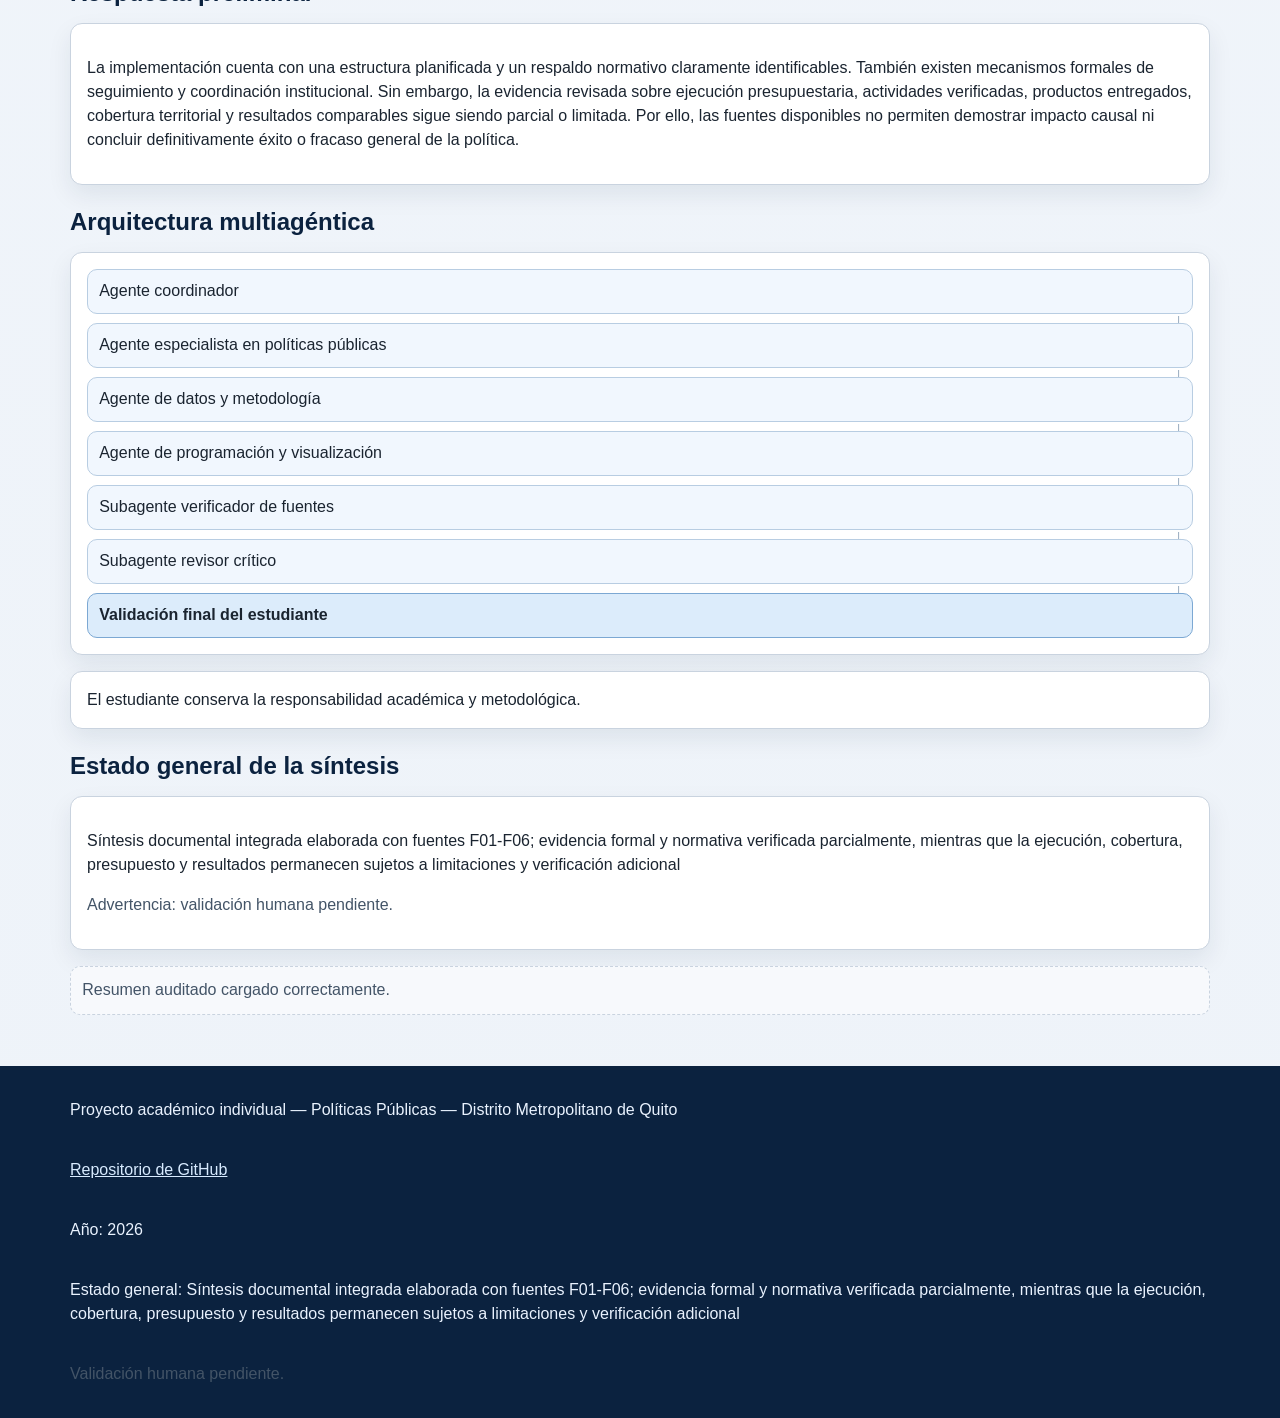
==== commit c1be8279: "Dashboard dinámico auditado y configuración estática para Vercel" ====
--- a/dashboard/index.html
+++ b/dashboard/index.html
@@ -4,273 +4,290 @@
   <meta charset="utf-8" />
   <meta name="viewport" content="width=device-width, initial-scale=1" />
   <title>Análisis de implementación de la política de seguridad ciudadana y recuperación del espacio público en Quito</title>
-  <meta name="description" content="Dashboard académico sobre implementación de política pública de seguridad ciudadana y recuperación del espacio público en Quito." />
+  <meta name="description" content="Dashboard académico sobre implementación de política pública en el Distrito Metropolitano de Quito." />
   <link rel="stylesheet" href="styles.css" />
 </head>
 <body>
-  <a class="skip-link" href="#inicio">Saltar al contenido principal</a>
+  <a class="skip-link" href="#inicio">Saltar al contenido</a>
 
   <header class="topbar" role="banner">
-    <div class="container topbar-inner">
-      <strong class="brand">Dashboard académico</strong>
-      <nav aria-label="Navegación principal">
-        <ul class="nav-links">
-          <li><a href="#resumen">Resumen</a></li>
-          <li><a href="#estructura">Estructura</a></li>
-          <li><a href="#estado">Estado</a></li>
-          <li><a href="#metodologia">Metodología</a></li>
-          <li><a href="#fuentes">Fuentes</a></li>
-          <li><a href="#conclusion">Conclusión</a></li>
-        </ul>
+    <div class="wrap topbar-inner">
+      <div class="brand">Dashboard académico</div>
+
+      <button id="menuToggle" class="menu-toggle" type="button" aria-expanded="false" aria-controls="mainNav">
+        Menú
+      </button>
+
+      <nav id="mainNav" class="main-nav" aria-label="Navegación principal">
+        <a href="#inicio">Inicio</a>
+        <a href="#estructura-plan">Estructura del Plan</a>
+        <a href="#dimensiones">Dimensiones</a>
+        <a href="#hallazgos">Hallazgos</a>
+        <a href="#fuentes">Fuentes</a>
+        <a href="#metodologia">Metodología</a>
+        <a href="#limitaciones">Limitaciones</a>
       </nav>
+
+      <div class="top-links">
+        <a class="top-link" href="https://github.com/danny19052005/ProyectoFinal_PoliticasPublicas" target="_blank" rel="noopener noreferrer">Repositorio GitHub</a>
+        <a class="top-link" href="https://seguridad.quito.gob.ec/wp-content/uploads/2024/12/Plan-Metropolitano-de-Seguridad-Ciudadana-Version-Web.pdf" target="_blank" rel="noopener noreferrer">Fuente principal</a>
+      </div>
     </div>
   </header>
 
-  <main id="inicio" class="container" tabindex="-1">
-    <section class="hero card" aria-labelledby="titulo-principal">
-      <h1 id="titulo-principal">Análisis de implementación de la política de seguridad ciudadana y recuperación del espacio público en Quito</h1>
-      <p class="subtitle">Proyecto académico individual | Modalidad: análisis de implementación</p>
+  <main class="wrap">
+    <section id="inicio" class="section portada" aria-labelledby="titleMain">
+      <h1 id="titleMain">Análisis de implementación de la política de seguridad ciudadana y recuperación del espacio público en Quito</h1>
+      <p class="sub">Proyecto académico individual | Modalidad: análisis de implementación</p>
+
+      <div class="meta-grid">
+        <article class="card"><h2>Modalidad</h2><p id="metaModalidad">Análisis de implementación</p></article>
+        <article class="card"><h2>Territorio</h2><p id="metaTerritorio">Distrito Metropolitano de Quito</p></article>
+        <article class="card"><h2>Periodo principal</h2><p id="metaPeriodo">2023-2025</p></article>
+      </div>
+
+      <article class="card question-card">
+        <h2>Pregunta central</h2>
+        <p id="preguntaCentral">¿Cómo se ha implementado la política de seguridad ciudadana y recuperación del espacio público en el Distrito Metropolitano de Quito, y cuáles han sido sus principales resultados y desafíos?</p>
+      </article>
+
       <div class="hero-actions">
-        <a class="btn btn-primary" href="https://github.com/danny19052005/ProyectoFinal_PoliticasPublicas" target="_blank" rel="noopener noreferrer">Ver repositorio</a>
-        <a class="btn btn-secondary" href="https://seguridad.quito.gob.ec/wp-content/uploads/2024/12/Plan-Metropolitano-de-Seguridad-Ciudadana-Version-Web.pdf" target="_blank" rel="noopener noreferrer">Consultar fuente principal</a>
-      </div>
-    </section>
-
-    <section id="resumen" class="section" aria-labelledby="resumen-title">
-      <h2 id="resumen-title">Resumen del proyecto</h2>
-      <div class="cards-grid four">
-        <article class="card stat"><h3>Modalidad</h3><p>Análisis de implementación</p></article>
-        <article class="card stat"><h3>Unidad de análisis</h3><p>Plan Metropolitano de Seguridad y Convivencia Ciudadana 2023-2027</p></article>
-        <article class="card stat"><h3>Periodo principal</h3><p>2023-2025</p></article>
-        <article class="card stat"><h3>Territorio</h3><p>Distrito Metropolitano de Quito</p></article>
-      </div>
-      <article class="card question">
-        <h3>Pregunta central</h3>
-        <p>¿Cómo se ha implementado la política de seguridad ciudadana y recuperación del espacio público en el Distrito Metropolitano de Quito, y cuáles han sido sus principales resultados y desafíos?</p>
-      </article>
-    </section>
-
-    <section id="problema" class="section" aria-labelledby="problema-title">
-      <h2 id="problema-title">Problema público</h2>
-      <article class="card">
-        <p>El aumento de la percepción de inseguridad y de los delitos de oportunidad en zonas comerciales, parques y paradas de transporte público del Distrito Metropolitano de Quito afecta a ciudadanos, comerciantes y visitantes, limita el ejercicio de derechos y afecta la actividad económica local.</p>
-      </article>
-    </section>
-
-    <section id="estructura" class="section" aria-labelledby="estructura-title">
-      <h2 id="estructura-title">Estructura planificada verificada</h2>
-      <div class="cards-grid five" id="structure-cards"></div>
-
-      <article class="card chart-card" aria-labelledby="chart-title">
-        <h3 id="chart-title">Componentes de la estructura planificada del Plan</h3>
-        <div id="bars-chart" class="bars-chart" role="img" aria-label="Barras con ejes, objetivos, políticas, programas y proyectos"></div>
-      </article>
-
-      <div class="alert warning" role="note">
-        Estas cantidades describen la estructura planificada del Plan. No demuestran ejecución, cumplimiento de metas, cobertura ni resultados alcanzados.
-      </div>
-
-      <article class="card refs">
+        <a class="btn primary" href="https://github.com/danny19052005/ProyectoFinal_PoliticasPublicas" target="_blank" rel="noopener noreferrer">Ver repositorio</a>
+        <a class="btn secondary" href="https://seguridad.quito.gob.ec/wp-content/uploads/2024/12/Plan-Metropolitano-de-Seguridad-Ciudadana-Version-Web.pdf" target="_blank" rel="noopener noreferrer">Consultar fuente principal</a>
+      </div>
+    </section>
+
+    <section id="resumen-ejecutivo" class="section" aria-labelledby="resumenTitle">
+      <h2 id="resumenTitle">Resumen ejecutivo</h2>
+      <article class="card">
+        <p>
+          La evidencia revisada confirma que existe una estructura formalmente planificada, respaldo normativo y mecanismos institucionales de seguimiento y coordinación. Sin embargo, la evidencia empírica sobre presupuesto, actividades, productos, cobertura y resultados es parcial o limitada. Por ello, no es posible demostrar impacto causal ni afirmar definitivamente éxito o fracaso general.
+        </p>
+      </article>
+    </section>
+
+    <section id="estructura-plan" class="section" aria-labelledby="estructuraTitle">
+      <h2 id="estructuraTitle">Estructura planificada del Plan</h2>
+      <div id="estructuraCards" class="cards five"></div>
+
+      <article class="card">
+        <h3>Gráfico de barras de la estructura planificada</h3>
+        <div id="estructuraBars" class="bar-chart" role="img" aria-label="Gráfico de barras de ejes, objetivos, políticas, programas y proyectos"></div>
+      </article>
+
+      <div class="alert warning">
+        Estas cantidades representan la estructura planificada del Plan y no constituyen porcentajes de avance, ejecución, cobertura ni cumplimiento.
+      </div>
+
+      <article class="card">
         <h3>Referencias de verificación visual</h3>
-        <ul>
-          <li>Página 17 del visor del PDF: resumen de cantidades.</li>
-          <li>Figura 74, página 140 del visor del PDF: 4 ejes y 5 objetivos.</li>
-          <li>Tabla 25, páginas 146-148 del visor del PDF: 8 políticas, 15 programas y 27 proyectos.</li>
-        </ul>
-      </article>
-    </section>
-
-    <section id="estado" class="section" aria-labelledby="estado-title">
-      <h2 id="estado-title">Estado del análisis de implementación</h2>
-      <div class="table-wrap card">
-        <table aria-describedby="estado-title">
-          <thead>
-            <tr>
-              <th>Dimensión</th>
-              <th>Estado</th>
-            </tr>
-          </thead>
-          <tbody>
-            <tr><td>Diseño y planificación</td><td><span class="tag verified">Verificado</span> documento principal identificado y revisado.</td></tr>
-            <tr><td>Marco institucional</td><td><span class="tag review">En revisión</span> revisión documental en desarrollo.</td></tr>
-            <tr><td>Recursos y presupuesto</td><td><span class="tag pending">Pendiente</span> información pendiente de verificación.</td></tr>
-            <tr><td>Actividades ejecutadas</td><td><span class="tag pending">Pendiente</span> evidencia pendiente de recopilación.</td></tr>
-            <tr><td>Coordinación interinstitucional</td><td><span class="tag review">En revisión</span> análisis documental en desarrollo.</td></tr>
-            <tr><td>Cobertura territorial y poblacional</td><td><span class="tag pending">Pendiente</span> evidencia pendiente.</td></tr>
-            <tr><td>Productos entregados</td><td><span class="tag pending">Pendiente</span> evidencia pendiente.</td></tr>
-            <tr><td>Resultados inmediatos</td><td><span class="tag pending">Pendiente</span> evidencia pendiente.</td></tr>
-            <tr><td>Participación ciudadana</td><td><span class="tag review">En revisión</span> análisis documental en desarrollo.</td></tr>
-            <tr><td>Transparencia y seguimiento</td><td><span class="tag review">En revisión</span> fuentes identificadas.</td></tr>
-          </tbody>
-        </table>
-      </div>
-    </section>
-
-    <section id="actores" class="section" aria-labelledby="actores-title">
-      <h2 id="actores-title">Instituciones y actores</h2>
-      <div class="cards-grid four">
-        <article class="card"><h3>Municipio del Distrito Metropolitano de Quito</h3><p>Entidad local que formula y coordina el Plan Metropolitano en el marco de sus competencias municipales.</p></article>
-        <article class="card"><h3>Policía Nacional del Ecuador</h3><p>Actor de coordinación interinstitucional en seguridad ciudadana, mencionado en la estructura del Plan.</p></article>
-        <article class="card"><h3>ECU 911</h3><p>Fuente institucional relevante para reportes de emergencias atendidas y apoyo al análisis de contexto operativo.</p></article>
-        <article class="card"><h3>Ciudadanía y comerciantes</h3><p>Actores sociales afectados por la inseguridad y participantes clave en procesos de diagnóstico y seguimiento local.</p></article>
-      </div>
-    </section>
-
-    <section id="metodologia" class="section" aria-labelledby="metodologia-title">
-      <h2 id="metodologia-title">Metodología</h2>
-      <article class="card">
-        <ul class="list-check">
-          <li>Revisión documental.</li>
-          <li>Análisis descriptivo de indicadores.</li>
-          <li>Comparación temporal cuando existan datos comparables.</li>
-          <li>Triangulación de fuentes institucionales.</li>
-          <li>Análisis cualitativo de coordinación, gestión y dificultades.</li>
-          <li>Validación humana de cifras, citas y decisiones.</li>
-        </ul>
-        <div class="alert info">El proyecto analiza la implementación. No realiza una evaluación causal de impacto.</div>
-      </article>
-    </section>
-
-    <section id="indicadores" class="section" aria-labelledby="indicadores-title">
-      <h2 id="indicadores-title">Indicadores previstos</h2>
-      <div class="cards-grid three">
-        <article class="card">
-          <h3>Insumos</h3>
-          <ul>
-            <li>Presupuesto destinado a seguridad ciudadana.</li>
-          </ul>
-        </article>
-        <article class="card">
-          <h3>Productos</h3>
-          <ul>
-            <li>Cámaras de videovigilancia.</li>
-            <li>Luminarias.</li>
-            <li>Alarmas comunitarias.</li>
-            <li>Acciones documentadas de recuperación del espacio público.</li>
-          </ul>
-        </article>
-        <article class="card">
-          <h3>Resultados</h3>
-          <ul>
-            <li>Variación de delitos registrados.</li>
-            <li>Percepción de seguridad.</li>
-            <li>Cobertura territorial de las intervenciones.</li>
-          </ul>
-        </article>
-      </div>
-      <div class="alert warning">Los valores estadísticos todavía se encuentran en recopilación y verificación.</div>
-    </section>
-
-    <section id="arquitectura" class="section" aria-labelledby="arquitectura-title">
-      <h2 id="arquitectura-title">Arquitectura multiagéntica</h2>
-      <article class="card">
-        <div class="agent-flow" aria-label="Diagrama de flujo de arquitectura multiagéntica">
-          <div class="agent">Agente coordinador</div>
-          <div class="agent">Agente especialista en políticas públicas</div>
-          <div class="agent">Agente de datos y metodología</div>
-          <div class="agent">Agente de programación y visualización</div>
-          <div class="agent">Subagente verificador de fuentes</div>
-          <div class="agent">Subagente revisor crítico</div>
-          <div class="agent final">Validación final del estudiante</div>
+        <ul id="estructuraReferencias"></ul>
+      </article>
+    </section>
+
+    <section id="dimensiones" class="section" aria-labelledby="dimensionesTitle">
+      <h2 id="dimensionesTitle">Estado de las 11 dimensiones</h2>
+      <div class="card filter-box">
+        <label for="filterDimensionEstado">Filtrar por estado de evidencia:</label>
+        <select id="filterDimensionEstado">
+          <option value="all">Todas</option>
+          <option value="Evidencia suficiente">Evidencia suficiente</option>
+          <option value="Evidencia parcial">Evidencia parcial</option>
+          <option value="Evidencia limitada">Evidencia limitada</option>
+          <option value="Sin evidencia identificada en las fuentes revisadas">Sin evidencia identificada en las fuentes revisadas</option>
+        </select>
+      </div>
+      <div id="dimensionesList" class="cards"></div>
+      <p id="dimensionesEmpty" class="empty hidden">No hay dimensiones para el filtro seleccionado.</p>
+    </section>
+
+    <section id="hallazgos" class="section" aria-labelledby="hallazgosTitle">
+      <h2 id="hallazgosTitle">Hallazgos integrados</h2>
+      <div class="card filter-box">
+        <label for="filterHallazgoNivel">Filtrar por nivel de confianza:</label>
+        <select id="filterHallazgoNivel">
+          <option value="all">Todos</option>
+          <option value="Alto">Alto</option>
+          <option value="Medio">Medio</option>
+          <option value="Bajo">Bajo</option>
+        </select>
+      </div>
+      <div id="hallazgosList" class="cards"></div>
+      <p id="hallazgosEmpty" class="empty hidden">No hay hallazgos para el filtro seleccionado.</p>
+    </section>
+
+    <section id="indicador-contextual" class="section" aria-labelledby="indicadorTitle">
+      <h2 id="indicadorTitle">Indicador operativo contextual</h2>
+      <article class="card indicador-card">
+        <p class="big-number" id="indicadorValor">901.664</p>
+        <p id="indicadorDescripcion">Emergencias coordinadas asociadas a la localidad Quito en 2024, según la clasificación utilizada por la fuente.</p>
+        <p class="muted">Fuente: <span id="indicadorFuente">F06</span></p>
+      </article>
+      <div class="alert warning">
+        <ul>
+          <li>El alcance territorial exacto Quito versus Distrito Metropolitano de Quito está pendiente de contraste.</li>
+          <li>Las emergencias coordinadas no equivalen a delitos denunciados.</li>
+          <li>La cifra no representa resultados ni impacto de la política municipal.</li>
+          <li>No debe utilizarse como indicador de aumento o reducción del delito.</li>
+        </ul>
+      </div>
+    </section>
+
+    <section id="fuentes" class="section" aria-labelledby="fuentesTitle">
+      <h2 id="fuentesTitle">Fuentes F01-F06</h2>
+      <div class="card filter-grid">
+        <div>
+          <label for="filterFuenteTipo">Filtrar por tipo:</label>
+          <select id="filterFuenteTipo">
+            <option value="all">Todos</option>
+          </select>
         </div>
-        <p class="note">Los agentes apoyan el proceso, pero el estudiante conserva la responsabilidad metodológica y académica.</p>
-      </article>
-    </section>
-
-    <section id="fuentes" class="section" aria-labelledby="fuentes-title">
-      <h2 id="fuentes-title">Fuentes oficiales</h2>
-      <div class="card filter-row">
-        <label for="state-filter">Filtrar por estado:</label>
-        <select id="state-filter" aria-controls="sources-table">
-          <option value="all">Todas</option>
-          <option value="verificado">Verificado</option>
-          <option value="en revisión">En revisión</option>
-          <option value="pendiente">Pendiente</option>
-        </select>
-      </div>
-      <div class="table-wrap card">
-        <table id="sources-table">
+        <div>
+          <label for="filterFuenteDecision">Filtrar por decisión metodológica:</label>
+          <select id="filterFuenteDecision">
+            <option value="all">Todas</option>
+          </select>
+        </div>
+      </div>
+      <div class="card table-wrap">
+        <table>
           <thead>
             <tr>
               <th>Código</th>
-              <th>Fuente</th>
-              <th>Estado</th>
-              <th>Enlace</th>
+              <th>Tipo</th>
+              <th>Decisión metodológica</th>
+              <th>Utilidad</th>
+              <th>Limitación</th>
             </tr>
           </thead>
-          <tbody>
-            <tr data-state="verificado">
-              <td>F01</td>
-              <td>Plan Metropolitano de Seguridad y Convivencia Ciudadana 2023-2027.</td>
-              <td><span class="tag verified">Verificado</span> texto extraído, estructura revisada y cantidades principales verificadas visualmente.</td>
-              <td><a href="https://seguridad.quito.gob.ec/wp-content/uploads/2024/12/Plan-Metropolitano-de-Seguridad-Ciudadana-Version-Web.pdf" target="_blank" rel="noopener noreferrer">Abrir fuente F01</a></td>
-            </tr>
-            <tr data-state="pendiente">
-              <td>F02</td>
-              <td>Seguimiento al Plan Metropolitano.</td>
-              <td><span class="tag pending">Pendiente</span> fuente identificada; revisión pendiente.</td>
-              <td>Sin enlace activo en este dashboard</td>
-            </tr>
-            <tr data-state="pendiente">
-              <td>F03</td>
-              <td>Resolución ADMQ 008-2024.</td>
-              <td><span class="tag pending">Pendiente</span> fuente identificada; revisión pendiente.</td>
-              <td>Sin enlace activo en este dashboard</td>
-            </tr>
-            <tr data-state="pendiente">
-              <td>F04</td>
-              <td>Portal de Justicia y Crimen del INEC.</td>
-              <td><span class="tag pending">Pendiente</span> fuente identificada; revisión pendiente.</td>
-              <td>Sin enlace activo en este dashboard</td>
-            </tr>
-            <tr data-state="en revisión">
-              <td>F05</td>
-              <td>Encuesta de Victimización y Percepción de Inseguridad 2011.</td>
-              <td><span class="tag review">En revisión</span> únicamente antecedente histórico o metodológico.</td>
-              <td>Sin enlace activo en este dashboard</td>
-            </tr>
-            <tr data-state="pendiente">
-              <td>F06</td>
-              <td>Estadísticas institucionales del ECU 911.</td>
-              <td><span class="tag pending">Pendiente</span> fuente identificada; revisión pendiente.</td>
-              <td>Sin enlace activo en este dashboard</td>
-            </tr>
-          </tbody>
+          <tbody id="fuentesBody"></tbody>
         </table>
       </div>
-    </section>
-
-    <section id="limitaciones" class="section" aria-labelledby="limitaciones-title">
-      <h2 id="limitaciones-title">Limitaciones</h2>
-      <article class="card">
-        <ul>
-          <li>Posible subregistro de delitos.</li>
-          <li>Datos con diferentes definiciones y periodos.</li>
-          <li>Ausencia de datos desagregados.</li>
-          <li>Información presupuestaria posiblemente incompleta.</li>
-          <li>Diferencia entre delitos denunciados y emergencias atendidas.</li>
-          <li>Información de percepción posiblemente desactualizada.</li>
-          <li>Imposibilidad de atribuir cambios a una sola institución sin diseño causal.</li>
-        </ul>
-      </article>
-    </section>
-
-    <section id="conclusion" class="section" aria-labelledby="conclusion-title">
-      <h2 id="conclusion-title">Conclusión preliminar</h2>
-      <article class="card">
-        <p>Se ha verificado la estructura del Plan y se ha organizado la arquitectura multiagéntica del proyecto. Las evidencias de ejecución, cobertura y resultados todavía deben completarse. Con la evidencia disponible hasta este momento no es posible concluir éxito o fracaso de la política.</p>
-      </article>
-    </section>
+      <p id="fuentesEmpty" class="empty hidden">No hay fuentes para los filtros seleccionados.</p>
+    </section>
+
+    <section id="metodologia" class="section" aria-labelledby="metodologiaTitle">
+      <h2 id="metodologiaTitle">Metodología</h2>
+      <article class="card">
+        <ul>
+          <li>Revisión documental.</li>
+          <li>Análisis descriptivo.</li>
+          <li>Triangulación de fuentes.</li>
+          <li>Comparación temporal únicamente cuando existan datos comparables.</li>
+          <li>Análisis cualitativo institucional.</li>
+          <li>Validación humana.</li>
+          <li>Revisión del subagente verificador.</li>
+          <li>Auditoría del subagente crítico.</li>
+        </ul>
+        <p class="strong-note">El proyecto corresponde a un análisis de implementación y no a una evaluación causal de impacto.</p>
+      </article>
+    </section>
+
+    <section id="cadena-logica" class="section" aria-labelledby="cadenaTitle">
+      <h2 id="cadenaTitle">Cadena lógica</h2>
+      <div class="logic-grid" aria-label="Diagrama de cadena lógica de implementación">
+        <article class="logic-card evidence-high"><h3>Problema público</h3><p>Evidencia parcial</p></article>
+        <article class="logic-card evidence-high"><h3>Insumos</h3><p>Evidencia parcial</p></article>
+        <article class="logic-card evidence-mid"><h3>Actividades</h3><p>Evidencia parcial</p></article>
+        <article class="logic-card evidence-low"><h3>Productos</h3><p>Evidencia limitada</p></article>
+        <article class="logic-card evidence-mid"><h3>Resultados inmediatos</h3><p>Evidencia parcial</p></article>
+        <article class="logic-card evidence-low"><h3>Resultados intermedios</h3><p>Evidencia limitada</p></article>
+        <article class="logic-card evidence-none"><h3>Impacto</h3><p>Sin evidencia identificada en las fuentes revisadas</p></article>
+      </div>
+      <p class="card">
+        La planificación y la norma tienen mayor evidencia documental. Presupuesto, ejecución, cobertura y resultados presentan evidencia parcial o limitada. El impacto causal no fue demostrado.
+      </p>
+    </section>
+
+    <section id="fortalezas" class="section" aria-labelledby="fortalezasTitle">
+      <h2 id="fortalezasTitle">Fortalezas</h2>
+      <article class="card">
+        <ul>
+          <li>Existencia de planificación formal.</li>
+          <li>Estructura definida.</li>
+          <li>Respaldo normativo.</li>
+          <li>Responsabilidades institucionales.</li>
+          <li>Mecanismos de seguimiento.</li>
+          <li>Disponibilidad de fuentes oficiales.</li>
+          <li>Coordinación operativa documentada como contexto.</li>
+        </ul>
+        <p class="muted">Estas fortalezas formales no demuestran por sí mismas efectividad.</p>
+      </article>
+    </section>
+
+    <section id="vacios-desafios" class="section" aria-labelledby="vaciosTitle">
+      <h2 id="vaciosTitle">Vacíos y desafíos</h2>
+      <article class="card">
+        <ul>
+          <li>Falta de presupuesto detallado.</li>
+          <li>Limitada trazabilidad de actividades.</li>
+          <li>Productos entregados insuficientemente documentados.</li>
+          <li>Falta de cobertura territorial fina.</li>
+          <li>Ausencia de percepción reciente comparable.</li>
+          <li>Dificultad para asociar resultados a zonas intervenidas.</li>
+          <li>Diferencias entre emergencias y delitos.</li>
+          <li>Falta de evidencia causal.</li>
+        </ul>
+      </article>
+    </section>
+
+    <section id="limitaciones" class="section" aria-labelledby="limitacionesTitle">
+      <h2 id="limitacionesTitle">Limitaciones metodológicas</h2>
+      <article class="card">
+        <ul id="limitacionesList"></ul>
+      </article>
+      <article class="card">
+        <h3>Advertencias metodológicas</h3>
+        <ul id="advertenciasList"></ul>
+      </article>
+    </section>
+
+    <section id="respuesta-preliminar" class="section" aria-labelledby="respuestaTitle">
+      <h2 id="respuestaTitle">Respuesta preliminar</h2>
+      <article class="card">
+        <p>
+          La implementación cuenta con una estructura planificada y un respaldo normativo claramente identificables. También existen mecanismos formales de seguimiento y coordinación institucional. Sin embargo, la evidencia revisada sobre ejecución presupuestaria, actividades verificadas, productos entregados, cobertura territorial y resultados comparables sigue siendo parcial o limitada. Por ello, las fuentes disponibles no permiten demostrar impacto causal ni concluir definitivamente éxito o fracaso general de la política.
+        </p>
+      </article>
+    </section>
+
+    <section id="arquitectura" class="section" aria-labelledby="arquitecturaTitle">
+      <h2 id="arquitecturaTitle">Arquitectura multiagéntica</h2>
+      <div class="agent-diagram card" aria-label="Diagrama de arquitectura multiagéntica">
+        <div class="agent">Agente coordinador</div>
+        <div class="agent">Agente especialista en políticas públicas</div>
+        <div class="agent">Agente de datos y metodología</div>
+        <div class="agent">Agente de programación y visualización</div>
+        <div class="agent">Subagente verificador de fuentes</div>
+        <div class="agent">Subagente revisor crítico</div>
+        <div class="agent final">Validación final del estudiante</div>
+      </div>
+      <p class="card">El estudiante conserva la responsabilidad académica y metodológica.</p>
+    </section>
+
+    <section class="section" aria-labelledby="estadoGeneralTitle">
+      <h2 id="estadoGeneralTitle">Estado general de la síntesis</h2>
+      <article class="card">
+        <p id="estadoGeneral"></p>
+        <p class="muted">Advertencia: validación humana pendiente.</p>
+      </article>
+    </section>
+
+    <div id="statusBox" class="status-box" role="status" aria-live="polite">Cargando resumen auditado...</div>
   </main>
 
   <footer class="footer">
-    <div class="container footer-inner">
-      <p>Proyecto académico individual — Política Pública — Distrito Metropolitano de Quito</p>
+    <div class="wrap footer-grid">
+      <p>Proyecto académico individual — Políticas Públicas — Distrito Metropolitano de Quito</p>
       <p><a href="https://github.com/danny19052005/ProyectoFinal_PoliticasPublicas" target="_blank" rel="noopener noreferrer">Repositorio de GitHub</a></p>
-      <p>&copy; <span id="current-year"></span></p>
+      <p>Año: <span id="yearNow"></span></p>
+      <p id="footerEstado"></p>
+      <p class="muted">Validación humana pendiente.</p>
     </div>
   </footer>
 
-  <script src="script.js"></script>
+  <button id="toTopBtn" class="to-top" type="button" aria-label="Volver arriba">↑</button>
+
+  <script src="script.js" defer></script>
 </body>
-</html>+</html>
--- a/dashboard/styles.css
+++ b/dashboard/styles.css
@@ -1,15 +1,23 @@
 :root {
-  --blue-dark: #0d2b4c;
-  --blue-mid: #1f4e79;
-  --blue-light: #d9e8f5;
+  --blue-900: #0b223f;
+  --blue-700: #1d4f82;
+  --blue-600: #2b649b;
+  --blue-100: #e8f1fa;
   --white: #ffffff;
-  --gray-100: #f4f6f8;
-  --gray-300: #d8dee6;
-  --gray-700: #394b5a;
-  --ok: #1f6f43;
-  --review: #9a6a00;
-  --pending: #6f7780;
-  --shadow: 0 8px 18px rgba(13, 43, 76, 0.08);
+  --gray-50: #f5f7fa;
+  --gray-100: #e9edf2;
+  --gray-300: #c9d3df;
+  --gray-600: #435467;
+  --gray-900: #1a2430;
+  --ok-bg: #deefe3;
+  --ok-fg: #1f6f43;
+  --mid-bg: #fff4dc;
+  --mid-fg: #8a5f00;
+  --low-bg: #edf0f3;
+  --low-fg: #55616e;
+  --none-bg: #fce7e7;
+  --none-fg: #8d1f1f;
+  --shadow: 0 10px 24px rgba(11, 34, 63, 0.08);
   --radius: 12px;
 }
 
@@ -23,14 +31,17 @@
 
 body {
   margin: 0;
-  font-family: "Segoe UI", Tahoma, Geneva, Verdana, sans-serif;
-  color: #0e1f2e;
-  background: linear-gradient(180deg, #f8fbff 0%, #eef3f8 100%);
+  font-family: -apple-system, BlinkMacSystemFont, "Segoe UI", "Helvetica Neue", Arial, sans-serif;
+  color: var(--gray-900);
+  background:
+    radial-gradient(circle at 0% 0%, #d9e9f8 0, rgba(217, 233, 248, 0) 45%),
+    radial-gradient(circle at 100% 20%, #dce9f8 0, rgba(220, 233, 248, 0) 40%),
+    linear-gradient(180deg, #f8fbff 0%, #eef3f9 100%);
   line-height: 1.5;
 }
 
-.container {
-  width: min(1120px, 92%);
+.wrap {
+  width: min(1140px, 92%);
   margin: 0 auto;
 }
 
@@ -43,68 +54,103 @@
 .skip-link:focus {
   left: 1rem;
   top: 1rem;
+  background: var(--white);
+  color: var(--blue-900);
+  padding: 0.55rem 0.8rem;
+  border-radius: 8px;
   z-index: 2000;
-  background: var(--white);
-  color: var(--blue-dark);
-  padding: 0.5rem 0.75rem;
-  border-radius: 8px;
 }
 
 .topbar {
   position: sticky;
   top: 0;
   z-index: 1000;
-  background: rgba(13, 43, 76, 0.96);
-  backdrop-filter: blur(6px);
-  box-shadow: 0 2px 10px rgba(0, 0, 0, 0.16);
+  border-bottom: 1px solid rgba(255, 255, 255, 0.16);
+  background: rgba(11, 34, 63, 0.95);
+  backdrop-filter: blur(8px);
 }
 
 .topbar-inner {
-  display: flex;
+  min-height: 64px;
+  display: grid;
+  grid-template-columns: auto 1fr auto;
+  gap: 0.75rem;
   align-items: center;
-  justify-content: space-between;
-  gap: 1rem;
-  min-height: 64px;
+  padding: 0.5rem 0;
 }
 
 .brand {
-  color: var(--white);
-  font-size: 0.95rem;
-}
-
-.nav-links {
-  margin: 0;
-  padding: 0;
-  list-style: none;
-  display: flex;
-  gap: 0.85rem;
+  color: #ecf4ff;
+  font-weight: 700;
+  letter-spacing: 0.2px;
+}
+
+.menu-toggle {
+  display: none;
+  border: 1px solid rgba(255, 255, 255, 0.35);
+  background: transparent;
+  color: #eef5ff;
+  border-radius: 8px;
+  padding: 0.4rem 0.65rem;
+}
+
+.main-nav {
+  display: flex;
+  gap: 0.45rem;
   flex-wrap: wrap;
 }
 
-.nav-links a {
-  color: #f1f6fb;
+.main-nav a,
+.top-link {
+  color: #edf5ff;
   text-decoration: none;
   font-size: 0.9rem;
-  padding: 0.35rem 0.55rem;
-  border-radius: 6px;
-}
-
-.nav-links a:hover,
-.nav-links a:focus-visible {
+  border-radius: 8px;
+  padding: 0.36rem 0.58rem;
+}
+
+.main-nav a:hover,
+.main-nav a:focus-visible,
+.top-link:hover,
+.top-link:focus-visible {
   background: rgba(255, 255, 255, 0.16);
 }
 
+.top-links {
+  display: flex;
+  gap: 0.35rem;
+  flex-wrap: wrap;
+  justify-content: flex-end;
+}
+
 main {
-  padding: 1.5rem 0 2.5rem;
+  padding: 1.4rem 0 2rem;
 }
 
 .section {
-  margin-top: 1.5rem;
+  margin-top: 1.2rem;
 }
 
 .section h2 {
   margin: 0 0 0.75rem;
-  color: var(--blue-dark);
+  color: var(--blue-900);
+}
+
+h1 {
+  margin: 0;
+  color: var(--blue-900);
+  font-size: clamp(1.35rem, 2.8vw, 2.1rem);
+  line-height: 1.2;
+}
+
+h3 {
+  margin: 0 0 0.4rem;
+  color: var(--blue-700);
+}
+
+.sub {
+  margin: 0.6rem 0 1rem;
+  color: var(--gray-600);
 }
 
 .card {
@@ -115,90 +161,114 @@
   padding: 1rem;
 }
 
-.hero {
-  margin-top: 0.5rem;
-  animation: fade-up 0.5s ease both;
-}
-
-.hero h1 {
-  margin: 0;
-  color: var(--blue-dark);
-  line-height: 1.25;
-  font-size: clamp(1.2rem, 2.4vw, 2rem);
-}
-
-.subtitle {
-  margin: 0.7rem 0 1rem;
-  color: var(--gray-700);
+.meta-grid {
+  display: grid;
+  gap: 0.75rem;
+  grid-template-columns: repeat(auto-fit, minmax(190px, 1fr));
+}
+
+.question-card {
+  margin-top: 0.8rem;
 }
 
 .hero-actions {
   display: flex;
   flex-wrap: wrap;
-  gap: 0.7rem;
+  gap: 0.55rem;
+  margin-top: 0.9rem;
 }
 
 .btn {
   display: inline-block;
-  padding: 0.65rem 0.9rem;
   border-radius: 10px;
   text-decoration: none;
-  font-weight: 600;
+  padding: 0.62rem 0.84rem;
+  font-weight: 700;
   border: 1px solid transparent;
 }
 
-.btn-primary {
-  background: var(--blue-dark);
+.btn.primary {
+  background: var(--blue-900);
   color: var(--white);
 }
 
-.btn-secondary {
-  background: var(--blue-light);
-  color: var(--blue-dark);
-  border-color: #bdd4ea;
-}
-
-.btn:hover,
-.btn:focus-visible {
-  transform: translateY(-1px);
-}
-
-.cards-grid {
-  display: grid;
-  gap: 0.9rem;
-}
-
-.cards-grid.four {
-  grid-template-columns: repeat(auto-fit, minmax(220px, 1fr));
-}
-
-.cards-grid.five {
-  grid-template-columns: repeat(auto-fit, minmax(170px, 1fr));
-}
-
-.cards-grid.three {
-  grid-template-columns: repeat(auto-fit, minmax(250px, 1fr));
-}
-
-.stat h3,
-.question h3,
-.refs h3,
-.card h3 {
-  margin: 0 0 0.35rem;
-  color: var(--blue-mid);
-}
-
-.chart-card {
-  margin-top: 0.9rem;
-}
-
-.bars-chart {
-  display: grid;
-  grid-template-columns: repeat(auto-fit, minmax(120px, 1fr));
+.btn.secondary {
+  background: var(--blue-100);
+  color: var(--blue-900);
+  border-color: #b7d1ea;
+}
+
+.cards {
+  display: grid;
+  gap: 0.75rem;
+}
+
+.cards.five {
+  grid-template-columns: repeat(auto-fit, minmax(160px, 1fr));
+}
+
+.dim-card,
+.hallazgo-card {
+  border-left: 4px solid var(--blue-600);
+}
+
+.chip {
+  display: inline-block;
+  font-size: 0.78rem;
+  border-radius: 999px;
+  padding: 0.2rem 0.55rem;
+  font-weight: 700;
+}
+
+.chip.estado-suficiente {
+  background: var(--ok-bg);
+  color: var(--ok-fg);
+}
+
+.chip.estado-parcial {
+  background: var(--mid-bg);
+  color: var(--mid-fg);
+}
+
+.chip.estado-limitada {
+  background: var(--low-bg);
+  color: var(--low-fg);
+}
+
+.chip.estado-sin {
+  background: var(--none-bg);
+  color: var(--none-fg);
+}
+
+.chip.nivel-alto {
+  background: var(--ok-bg);
+  color: var(--ok-fg);
+}
+
+.chip.nivel-medio {
+  background: var(--mid-bg);
+  color: var(--mid-fg);
+}
+
+.chip.nivel-bajo {
+  background: var(--none-bg);
+  color: var(--none-fg);
+}
+
+.dim-meta,
+.hallazgo-meta {
+  display: flex;
+  gap: 0.45rem;
+  flex-wrap: wrap;
+  margin-bottom: 0.5rem;
+}
+
+.bar-chart {
+  display: grid;
+  grid-template-columns: repeat(auto-fit, minmax(125px, 1fr));
+  gap: 0.7rem;
   align-items: end;
-  gap: 0.8rem;
-  min-height: 260px;
-  padding-top: 0.5rem;
+  min-height: 250px;
 }
 
 .bar-item {
@@ -210,30 +280,71 @@
 
 .bar-value {
   font-weight: 700;
-  color: var(--blue-dark);
+  color: var(--blue-900);
 }
 
 .bar-track {
-  height: 190px;
   width: 100%;
-  display: flex;
-  align-items: flex-end;
-  background: var(--gray-100);
+  height: 180px;
   border: 1px solid var(--gray-300);
   border-radius: 8px;
   overflow: hidden;
+  background: var(--gray-50);
+  display: flex;
+  align-items: flex-end;
 }
 
 .bar-fill {
   width: 100%;
-  background: linear-gradient(180deg, #4d88be 0%, #1f4e79 100%);
-  transition: height 0.75s ease;
+  height: 0;
+  background: linear-gradient(180deg, #4f87bd 0%, #204f81 100%);
+  transition: height 0.8s ease;
 }
 
 .bar-label {
   text-align: center;
+  color: var(--gray-600);
   font-size: 0.9rem;
-  color: #223648;
+}
+
+.filter-box,
+.filter-grid {
+  display: flex;
+  gap: 0.8rem;
+  align-items: end;
+  flex-wrap: wrap;
+}
+
+.filter-grid > div {
+  min-width: 240px;
+}
+
+label {
+  display: block;
+  margin-bottom: 0.35rem;
+  color: var(--gray-600);
+  font-weight: 600;
+}
+
+select {
+  width: 100%;
+  border: 1px solid var(--gray-300);
+  border-radius: 8px;
+  padding: 0.45rem 0.55rem;
+  background: var(--white);
+}
+
+.alert {
+  border-radius: 10px;
+  border: 1px solid;
+  padding: 0.65rem 0.8rem;
+  margin-top: 0.75rem;
+}
+
+.alert.warning {
+  background: #fff4dc;
+  border-color: #f0ce7f;
+  color: #5b4304;
 }
 
 .table-wrap {
@@ -247,149 +358,215 @@
 
 th,
 td {
-  padding: 0.65rem;
   border-bottom: 1px solid var(--gray-300);
   text-align: left;
   vertical-align: top;
+  padding: 0.58rem;
 }
 
 th {
-  background: #eff5fb;
-  color: var(--blue-dark);
-}
-
-.tag {
-  display: inline-block;
-  border-radius: 999px;
-  padding: 0.2rem 0.55rem;
-  font-size: 0.78rem;
-  font-weight: 700;
-  margin-right: 0.35rem;
-}
-
-.tag.verified {
-  background: #d7f0e1;
-  color: var(--ok);
-}
-
-.tag.review {
-  background: #f9ebc8;
-  color: var(--review);
-}
-
-.tag.pending {
-  background: #eceff2;
-  color: var(--pending);
-}
-
-.alert {
-  margin-top: 0.85rem;
+  background: #eef5fd;
+  color: var(--blue-900);
+}
+
+.indicador-card {
+  text-align: center;
+}
+
+.big-number {
+  margin: 0;
+  font-size: clamp(2rem, 5.6vw, 3.2rem);
+  font-weight: 800;
+  color: var(--blue-900);
+}
+
+.logic-grid {
+  display: grid;
+  gap: 0.65rem;
+  grid-template-columns: repeat(auto-fit, minmax(170px, 1fr));
+}
+
+.logic-card {
+  border: 1px solid var(--gray-300);
   border-radius: 10px;
-  padding: 0.7rem 0.85rem;
-  border: 1px solid;
-}
-
-.alert.warning {
-  background: #fff6df;
-  border-color: #f0d38a;
-  color: #5f4907;
-}
-
-.alert.info {
-  background: #e7f0fb;
-  border-color: #b7d2ee;
-  color: #173d65;
-}
-
-.agent-flow {
-  display: grid;
-  gap: 0.7rem;
+  background: var(--white);
+  padding: 0.7rem;
+}
+
+.evidence-high {
+  border-left: 6px solid #1f6f43;
+}
+
+.evidence-mid {
+  border-left: 6px solid #8a5f00;
+}
+
+.evidence-low {
+  border-left: 6px solid #657585;
+}
+
+.evidence-none {
+  border-left: 6px solid #8d1f1f;
+}
+
+.agent-diagram {
+  display: grid;
+  gap: 0.55rem;
 }
 
 .agent {
-  border: 1px solid #aac4df;
-  background: #f2f7fc;
-  color: #183858;
+  border: 1px solid #b8cde2;
   border-radius: 10px;
-  padding: 0.65rem 0.75rem;
+  background: #f1f7fe;
+  padding: 0.6rem 0.7rem;
   position: relative;
 }
 
 .agent:not(.final)::after {
   content: "↓";
   position: absolute;
-  right: 0.75rem;
-  bottom: -1.2rem;
-  color: #6e879e;
+  right: 0.6rem;
+  bottom: -1.18rem;
+  color: #6783a1;
   font-weight: 700;
 }
 
 .agent.final {
-  background: #dceaf8;
-  border-color: #8fb4da;
-  font-weight: 700;
-}
-
-.note {
-  margin-top: 0.8rem;
-  color: #2a4257;
-}
-
-.filter-row {
-  display: flex;
-  align-items: center;
-  gap: 0.6rem;
-}
-
-select {
-  padding: 0.45rem 0.55rem;
-  border-radius: 8px;
-  border: 1px solid var(--gray-300);
-  background: #fff;
+  border-color: #7ca8d3;
+  background: #dcecfb;
+  font-weight: 700;
+}
+
+.strong-note {
+  font-weight: 700;
+  color: var(--blue-900);
+}
+
+.status-box {
+  margin-top: 1rem;
+  border: 1px dashed var(--gray-300);
+  border-radius: 10px;
+  padding: 0.7rem;
+  background: #f7f9fc;
+  color: var(--gray-600);
+}
+
+.status-box.error {
+  background: #fdebea;
+  border-color: #e4aaa8;
+  color: #7e1916;
+}
+
+.empty {
+  color: var(--gray-600);
+  font-style: italic;
+  margin: 0.6rem 0 0;
+}
+
+.hidden {
+  display: none;
+}
+
+.muted {
+  color: var(--gray-600);
 }
 
 .footer {
-  background: #0f2f51;
-  color: #e8f1fb;
-  padding: 1.2rem 0;
-}
-
-.footer-inner {
+  margin-top: 1.2rem;
+  background: var(--blue-900);
+  color: #e9f2fe;
+  padding: 1rem 0;
+}
+
+.footer a {
+  color: #d8ebff;
+}
+
+.footer-grid {
   display: grid;
   gap: 0.25rem;
 }
 
-.footer a {
-  color: #d0e7ff;
-}
-
-@keyframes fade-up {
-  from {
-    opacity: 0;
-    transform: translateY(8px);
-  }
-  to {
-    opacity: 1;
-    transform: translateY(0);
-  }
-}
-
-@media (max-width: 760px) {
+.to-top {
+  position: fixed;
+  right: 1rem;
+  bottom: 1rem;
+  width: 42px;
+  height: 42px;
+  border: none;
+  border-radius: 999px;
+  background: var(--blue-700);
+  color: var(--white);
+  font-size: 1.1rem;
+  box-shadow: var(--shadow);
+  cursor: pointer;
+  display: none;
+}
+
+.to-top.show {
+  display: inline-block;
+}
+
+@media (max-width: 930px) {
   .topbar-inner {
-    align-items: flex-start;
-    padding: 0.65rem 0;
-    flex-direction: column;
-  }
-
-  .nav-links {
-    gap: 0.4rem;
-  }
-
-  .bars-chart {
-    min-height: 220px;
-  }
-
+    grid-template-columns: 1fr auto;
+    grid-template-areas:
+      "brand toggle"
+      "nav nav"
+      "links links";
+  }
+
+  .brand {
+    grid-area: brand;
+  }
+
+  .menu-toggle {
+    grid-area: toggle;
+    display: inline-block;
+  }
+
+  .main-nav {
+    grid-area: nav;
+    display: none;
+    padding-top: 0.3rem;
+  }
+
+  .main-nav.open {
+    display: flex;
+  }
+
+  .top-links {
+    grid-area: links;
+    justify-content: flex-start;
+  }
+}
+
+@media (max-width: 640px) {
   .bar-track {
-    height: 150px;
-  }
-}+    height: 140px;
+  }
+
+  .bar-chart {
+    min-height: 200px;
+  }
+}
+
+@media print {
+  .topbar,
+  .menu-toggle,
+  .to-top,
+  .status-box,
+  .hero-actions,
+  .top-links {
+    display: none !important;
+  }
+
+  body {
+    background: #fff;
+  }
+
+  .card {
+    box-shadow: none;
+    border-color: #b8c2cf;
+  }
+}
